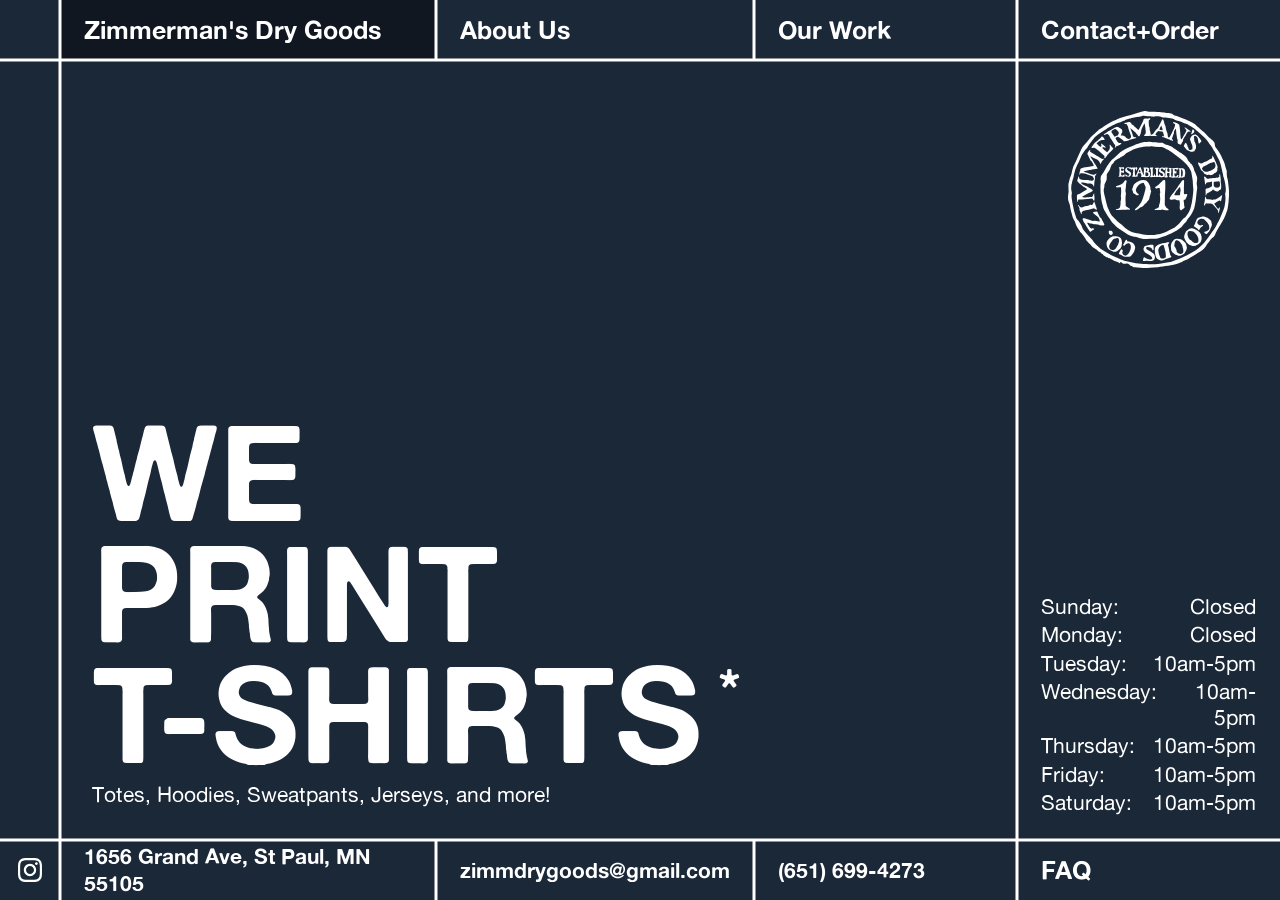
==== index.html @ 811ee0e9 "changes" ====
<!DOCTYPE html>
<html lang="en">

<head>
    <meta charset="UTF-8">
    <meta name="viewport" content="width=device-width, initial-scale=1.0">
    <title>Zimmerman's Dry Goods</title>
    <meta name="description"
        content="High-quality screen printing in the Twin Cities since 1984. Custom apparel, promotional items, and specialty printing.">
    <link rel="icon" href="zimms_circle.png" type="image/png" sizes="any">
    <link rel="apple-touch-icon" href="zimms_circle.png">
    <meta property="og:type" content="website">
    <meta property="og:title" content="Zimmerman's Dry Goods">
    <meta property="og:description"
        content="High-quality screen printing in the Twin Cities since 1984. Custom apparel, promotional items, and specialty printing.">
    <meta property="og:image" content="zimms_circle.png">
    <meta name="twitter:card" content="summary_large_image">
    <meta name="twitter:title" content="Zimmerman's Dry Goods">
    <meta name="twitter:description"
        content="High-quality screen printing in the Twin Cities since 1984. Custom apparel, promotional items, and specialty printing.">
    <meta name="twitter:image" content="zimms_circle.png">
    <link rel="stylesheet" href="styles.css">
</head>

<body>
    <div class="excel-grid">
        <svg class="grid-overlay" xmlns="http://www.w3.org/2000/svg">
            <defs>
                <style>
                    .grid-line {
                        stroke: var(--text);
                        stroke-width: 3;
                        vector-effect: non-scaling-stroke;
                    }
                </style>
            </defs>
        </svg>
        <!-- Row 1: Narrow header -->
        <div class="cell hamburger-cell">
            <button class="hamburger-btn" aria-label="Menu">
                <span></span>
                <span></span>
                <span></span>
            </button>
        </div>
        <div class="cell tab-cell" data-tab="home">
            <button class="tab-button brand-button active">Zimmerman's Dry Goods</button>
        </div>
        <div class="cell tab-cell" data-tab="history">
            <button class="tab-button">About Us</button>
        </div>
        <div class="cell tab-cell" data-tab="our-work">
            <button class="tab-button">Our Work</button>
        </div>
        <div class="cell tab-cell" data-tab="contact">
            <button class="tab-button">Contact+Order</button>
        </div>

        <!-- Row 2: Very big -->
        <div class="cell cell-small"></div>
        <div class="cell cell-merged-3 cell-content cell-no-left-border">
            <!-- Tab Content -->
            <div class="tab-content active" id="home">
                <div class="home-tagline">
                    <div class="home-tagline-headlines">
                        <span class="home-tagline-line">WE</span>
                        <span class="home-tagline-line">PRINT</span>
                        <span class="home-tagline-line home-tagline-line--with-asterisk">
                            <span class="home-tagline-word">T-SHIRTS</span>
                            <span class="home-tagline-asterisk" aria-hidden="true">*</span>
                        </span>
                    </div>
                    <p class="home-tagline-sub">Totes, Hoodies, Sweatpants, Jerseys, and more!</p>
                </div>
            </div>
            <div class="tab-content tab-content-history" id="history">
                <img src="polaroids.png" alt="Zimmerman's Dry Goods" class="about-us-polaroids" width="350" height="420"
                    loading="lazy">
                <div class="mission-text">
                    <p>Since 1984, Zimmerman's Dry Goods has provided high-quality screen printing in the Twin Cities.
                        We
                        pride ourselves in an ability to bring you a product that exceeds all your expectations.</p>

                    <p>At Zimmerman's, we are proud to carry on the tradition of quality that was started in 1914 by Ben
                        Zimmerman when he opened the first Zimmerman's Dry Goods in Minneapolis, selling everything from
                        clothing to coffins. Zimmerman's has been a family business for three generations and we have
                        always
                        matched our expertise with a friendly and helpful staff.</p>

                </div>
            </div>

            <div class="tab-content" id="contact">
                <div class="mission-text">
                    <p>Place an order or ask a question. We'll get back to you soon.</p>
                    <p><a href="mailto:zimmdrygoods@gmail.com">zimmdrygoods@gmail.com</a></p>
                    <p><a href="tel:+16516994273">651-699-4273</a></p>
                </div>
            </div>

            <div class="tab-content" id="our-work">
                <div class="mission-text">
                    <p>At Zimmerman's Dry Goods, we specialize in high-quality screen printing for a variety of
                        applications.</p>
                    <p>Our expertise includes custom apparel, promotional items, and specialty printing projects. We
                        work with businesses, organizations, and individuals throughout the Twin Cities area.</p>
                    <p>Every project is handled with care and attention to detail, ensuring that the final product
                        exceeds expectations.</p>
                    <p><a href="http://sportswearcollection.com/" target="_blank" rel="noopener noreferrer">View our
                            blank shirt styles</a></p>
                </div>
            </div>

            <div class="tab-content" id="faq">
                <div class="mission-text">
                    <p><strong>What is your turnaround time?</strong><br>
                        Turnaround time varies depending on the project size and complexity. Contact us for a specific
                        timeline for your order.</p>
                    <p><strong>Do you offer design services?</strong><br>
                        Yes, we can help create or refine your design for optimal printing results.</p>
                    <p><strong>What materials do you use?</strong><br>
                        We use high-quality materials and inks to ensure durability and vibrant colors in all our screen
                        printing projects.</p>
                    <p><strong>Do you offer bulk pricing?</strong><br>
                        Yes, we offer competitive pricing for bulk orders. Contact us for a quote.</p>
                </div>
            </div>

            <!-- Mobile menu: replaces tab content in this cell when open -->
            <div id="mobile-menu" class="mobile-menu">
                <button class="mobile-menu-item" data-tab="history">About Us</button>
                <button class="mobile-menu-item" data-tab="our-work">Our Work</button>
                <button class="mobile-menu-item" data-tab="contact">Contact+Order</button>
                <button class="mobile-menu-item" data-tab="faq">FAQ</button>
            </div>
        </div>
        <!-- Mobile footer: each row = left cell (icon) + right cell (text) -->
        <div class="cell mobile-footer-icon-cell mf-row-3" aria-hidden="true">
            <svg width="20" height="20" viewBox="0 0 24 24" fill="none" stroke="currentColor" stroke-width="2"
                stroke-linecap="round" stroke-linejoin="round">
                <circle cx="12" cy="12" r="10" />
                <polyline points="12 6 12 12 16 14" />
            </svg>
        </div>
        <div class="cell mobile-footer-text-cell mf-row-3">
            <div class="hours-text">
                <p class="hours-row"><span class="hours-day">Sun-Mon:</span> <span class="hours-value">Closed</span></p>
                <p class="hours-row"><span class="hours-day">Tues-Sat:</span> <span class="hours-value">10am-5pm</span></p>
            </div>
        </div>
        <div class="cell mobile-footer-icon-cell mf-row-4" aria-hidden="true">
            <svg width="20" height="20" viewBox="0 0 24 24" fill="none" stroke="currentColor" stroke-width="2"
                stroke-linecap="round" stroke-linejoin="round">
                <path d="M21 10c0 7-9 13-9 13s-9-6-9-13a9 9 0 0 1 18 0z" />
                <circle cx="12" cy="10" r="3" />
            </svg>
        </div>
        <div class="cell mobile-footer-text-cell mf-row-4">1656 Grand Ave, St Paul, MN 55105</div>
        <div class="cell mobile-footer-icon-cell mf-row-5" aria-hidden="true">
            <svg width="20" height="20" viewBox="0 0 24 24" fill="none" stroke="currentColor" stroke-width="2"
                stroke-linecap="round" stroke-linejoin="round">
                <path d="M4 4h16c1.1 0 2 .9 2 2v12c0 1.1-.9 2-2 2H4c-1.1 0-2-.9-2-2V6c0-1.1.9-2 2-2z" />
                <polyline points="22,6 12,13 2,6" />
            </svg>
        </div>
        <div class="cell mobile-footer-text-cell mf-row-5"><a
                href="mailto:zimmdrygoods@gmail.com">zimmdrygoods@gmail.com</a></div>
        <div class="cell mobile-footer-icon-cell mf-row-6" aria-hidden="true">
            <svg width="20" height="20" viewBox="0 0 24 24" fill="none" stroke="currentColor" stroke-width="2"
                stroke-linecap="round" stroke-linejoin="round">
                <path
                    d="M22 16.92v3a2 2 0 0 1-2.18 2 19.79 19.79 0 0 1-8.63-3.07 19.5 19.5 0 0 1-6-6 19.79 19.79 0 0 1-3.07-8.67A2 2 0 0 1 4.11 2h3a2 2 0 0 1 2 1.72 12.84 12.84 0 0 0 .7 2.81 2 2 0 0 1-.45 2.11L8.09 9.91a16 16 0 0 0 6 6l1.27-1.27a2 2 0 0 1 2.11-.45 12.84 12.84 0 0 0 2.81.7A2 2 0 0 1 22 16.92z" />
            </svg>
        </div>
        <div class="cell mobile-footer-text-cell mf-row-6"><a href="tel:+16516994273">651-699-4273</a></div>
        <div class="cell mobile-footer-icon-cell mf-row-7" aria-hidden="true">
            <svg width="20" height="20" viewBox="0 0 24 24" fill="none" stroke="currentColor" stroke-width="2"
                stroke-linecap="round" stroke-linejoin="round">
                <rect x="2" y="2" width="20" height="20" rx="5" ry="5" />
                <path d="M16 11.37A4 4 0 1 1 12.63 8 4 4 0 0 1 16 11.37z" />
                <line x1="17.5" y1="6.5" x2="17.51" y2="6.5" />
            </svg>
        </div>
        <div class="cell mobile-footer-text-cell mf-row-7"><a href="https://www.instagram.com/zimmprinting/"
                target="_blank" rel="noopener noreferrer">Instagram</a></div>
        <div class="cell cell-no-right-border cell-hours">
            <div class="hours-stack">
                <img class="hours-logo-mark" src="Zimmerman%20Logo%20W.svg" width="285" height="277"
                    alt="Zimmerman's Dry Goods" decoding="async">
                <div class="hours-text">
                    <p class="hours-row"><span class="hours-day">Sunday:</span> <span class="hours-value">Closed</span>
                    </p>
                    <p class="hours-row"><span class="hours-day">Monday:</span> <span class="hours-value">Closed</span>
                    </p>
                    <p class="hours-row"><span class="hours-day">Tuesday:</span> <span
                            class="hours-value">10am-5pm</span>
                    </p>
                    <p class="hours-row"><span class="hours-day">Wednesday:</span> <span
                            class="hours-value">10am-5pm</span>
                    </p>
                    <p class="hours-row"><span class="hours-day">Thursday:</span> <span
                            class="hours-value">10am-5pm</span>
                    </p>
                    <p class="hours-row"><span class="hours-day">Friday:</span> <span
                            class="hours-value">10am-5pm</span>
                    </p>
                    <p class="hours-row"><span class="hours-day">Saturday:</span> <span
                            class="hours-value">10am-5pm</span>
                    </p>
                </div>
            </div>
        </div>

        <!-- Row 3: Similar to row 1 -->
        <div class="cell cell-no-left-border">
            <a href="https://www.instagram.com/zimmprinting/" target="_blank" class="instagram-link-cell">
                <svg width="24" height="24" viewBox="0 0 24 24" fill="none" xmlns="http://www.w3.org/2000/svg">
                    <path
                        d="M12 2.163c3.204 0 3.584.012 4.85.07 3.252.148 4.771 1.691 4.919 4.919.058 1.265.069 1.645.069 4.849 0 3.205-.012 3.584-.069 4.849-.149 3.225-1.664 4.771-4.919 4.919-1.266.058-1.644.07-4.85.07-3.204 0-3.584-.012-4.849-.07-3.26-.149-4.771-1.699-4.919-4.92-.058-1.265-.07-1.644-.07-4.849 0-3.204.013-3.583.07-4.849.149-3.227 1.664-4.771 4.919-4.919 1.266-.057 1.645-.069 4.849-.069zm0-2.163c-3.259 0-3.667.014-4.947.072-4.358.2-6.78 2.618-6.98 6.98-.059 1.281-.073 1.689-.073 4.948 0 3.259.014 3.668.072 4.948.2 4.358 2.618 6.78 6.98 6.98 1.281.058 1.689.072 4.948.072 3.259 0 3.668-.014 4.948-.072 4.354-.2 6.782-2.618 6.979-6.98.059-1.28.073-1.689.073-4.948 0-3.259-.014-3.667-.072-4.947-.196-4.354-2.617-6.78-6.979-6.98-1.281-.059-1.69-.073-4.949-.073zm0 5.838c-3.403 0-6.162 2.759-6.162 6.162s2.759 6.163 6.162 6.163 6.162-2.759 6.162-6.163c0-3.403-2.759-6.162-6.162-6.162zm0 10.162c-2.209 0-4-1.79-4-4 0-2.209 1.791-4 4-4s4 1.791 4 4c0 2.21-1.791 4-4 4zm6.406-11.845c-.796 0-1.441.645-1.441 1.44s.645 1.44 1.441 1.44c.795 0 1.439-.645 1.439-1.44s-.644-1.44-1.439-1.44z"
                        fill="currentColor" />
                </svg>
            </a>
        </div>
        <div class="cell cell-no-left-border">
            <div class="address-text">1656 Grand Ave, St Paul, MN 55105</div>
        </div>
        <div class="cell">
            <div class="email-text">zimmdrygoods@gmail.com</div>
        </div>
        <div class="cell">
            <div class="phone-text">(651) 699-4273</div>
        </div>
        <div class="cell tab-cell cell-no-right-border" data-tab="faq">
            <button class="tab-button">FAQ</button>
        </div>
    </div>

    <script src="script.js"></script>
</body>

</html>
---- styles.css ----
:root {
  --page-bg: #141414;
  --text: #ffffff;
  --tab-hover-bg: rgba(255, 255, 255, 0.14);
  --tab-active-bg: rgba(0, 0, 0, 0.42);
  --border-subtle: rgba(255, 255, 255, 0.22);
  --mobile-menu-hover-bg: rgba(0, 0, 0, 0.22);
}

@font-face {
  font-family: "Alte Haas Grotesk";
  src: url("AlteHaasGroteskRegular.ttf") format("truetype");
  font-weight: normal;
  font-style: normal;
}

@font-face {
  font-family: "Alte Haas Grotesk";
  src: url("AlteHaasGroteskBold.ttf") format("truetype");
  font-weight: bold;
  font-style: normal;
}

* {
  margin: 0;
  padding: 0;
  box-sizing: border-box;
}

body {
  font-family: "Alte Haas Grotesk", Helvetica, Arial, sans-serif;
  background-color: var(--page-bg);
  color: var(--text);
  min-height: 100vh;
  position: relative;
  overflow-x: hidden;
  transition:
    background-color 0.35s ease,
    color 0.35s ease;
}

/* Mottled “heather” knit / tri-blend look — class `heather-bg` set randomly per load in script.js */
body.heather-bg::before {
  content: "";
  position: fixed;
  inset: 0;
  z-index: 0;
  pointer-events: none;
  opacity: 0.64;
  mix-blend-mode: soft-light;
  background-image:
    url("data:image/svg+xml,%3Csvg xmlns='http://www.w3.org/2000/svg' width='220' height='220'%3E%3Cfilter id='h'%3E%3CfeTurbulence type='fractalNoise' baseFrequency='0.92' numOctaves='4' stitchTiles='stitch'/%3E%3CfeColorMatrix type='saturate' values='0'/%3E%3C/filter%3E%3Crect width='100%25' height='100%25' filter='url(%23h)' fill='%23777'/%3E%3C/svg%3E"),
    url("data:image/svg+xml,%3Csvg xmlns='http://www.w3.org/2000/svg' width='180' height='180'%3E%3Cfilter id='i'%3E%3CfeTurbulence type='fractalNoise' baseFrequency='0.65' numOctaves='2' stitchTiles='stitch'/%3E%3CfeColorMatrix type='saturate' values='0'/%3E%3C/filter%3E%3Crect width='100%25' height='100%25' filter='url(%23i)' fill='%23666'/%3E%3C/svg%3E"),
    repeating-linear-gradient(
      108deg,
      rgba(255, 255, 255, 0.08) 0 0.5px,
      transparent 0.5px 5px
    ),
    repeating-linear-gradient(
      -18deg,
      rgba(0, 0, 0, 0.095) 0 0.5px,
      transparent 0.5px 7px
    );
  background-size:
    220px 220px,
    180px 180px,
    auto,
    auto;
}

.excel-grid {
  display: grid;
  grid-template-columns: 60px 1fr 0.7fr 0.7fr 0.7fr;
  grid-template-rows: 60px 1fr 60px;
  min-height: 100vh;
  position: relative;
  z-index: 1;
}

.grid-overlay {
  position: absolute;
  top: 0;
  left: 0;
  width: 100%;
  height: 100%;
  pointer-events: none;
  z-index: 10;
}

.cell {
  border: none;
  padding: 1.5rem;
  display: flex;
  align-items: center;
  justify-content: flex-start;
  background-color: transparent;
  position: relative;
  box-sizing: border-box;
  margin: 0;
  outline: none;
}

.cell-empty,
.cell-small {
  background-color: transparent;
}

.cell-merged-2 {
  grid-column: span 2;
}

.cell-merged-3 {
  grid-column: span 3;
}

.cell-content {
  flex-direction: column;
  align-items: stretch;
  justify-content: flex-start;
  padding: 2rem;
  min-height: 0;
  overflow: auto;
}

/* Let the visible tab use the full height of the main grid row */
.cell-content > .tab-content.active {
  flex: 1 1 auto;
  min-height: 0;
}

.brand-button {
  font-size: 1.5rem;
  font-weight: 700;
}

.mission-text {
  font-size: 1rem;
  font-weight: 300;
  line-height: 1.6;
  color: var(--text);
  width: 100%;
}

.mission-text p {
  margin-bottom: 1.5rem;
}

.mission-text p:last-child {
  margin-bottom: 0;
}

.mission-text a {
  color: var(--text);
  text-decoration: underline;
  transition: opacity 0.3s;
}

.mission-text a:hover {
  opacity: 0.8;
}

.tab-content-history {
  overflow: hidden;
}

/* About Us (desktop): image column uses full tab height; text scrolls if needed */
.tab-content.tab-content-history.active {
  display: flex;
  flex-direction: row;
  align-items: stretch;
  gap: 1.5rem;
}

.tab-content.tab-content-history.active .mission-text {
  flex: 1 1 auto;
  min-width: 0;
  min-height: 0;
  overflow-y: auto;
}

.about-us-polaroids {
  display: block;
  flex-shrink: 0;
  width: auto;
  max-width: 350px;
  height: 100%;
  max-height: none;
  object-fit: contain;
  object-position: left center;
  margin: 0;
  align-self: stretch;
}

.cell-hours {
  flex-direction: column;
  align-items: stretch;
  justify-content: flex-start;
  min-height: 0;
}

.cell-hours .hours-stack {
  flex: 1 1 auto;
  min-height: 0;
  justify-content: space-between;
}

.hours-stack {
  display: flex;
  flex-direction: column;
  align-items: stretch;
  width: 100%;
  gap: 0.85rem;
}

.hours-logo-mark {
  display: block;
  height: auto;
  flex-shrink: 0;
}

/* Desktop hours column: logo ~25% smaller, centered in column */
.cell-hours .hours-logo-mark {
  width: 75%;
  max-width: 75%;
  align-self: center;
  /* Top inset = side inset: (100% − 75%) / 2 of stack width; % margin-top uses containing block width */
  margin-top: 12.5%;
}

.hours-text {
  font-size: 1.3rem;
  font-weight: 300;
  line-height: 1.25;
  color: var(--text);
  text-align: left;
  width: 100%;
}

/* Each day: label flush left, hours/closed flush right */
.hours-text .hours-row {
  display: flex;
  flex-direction: row;
  justify-content: space-between;
  align-items: baseline;
  width: 100%;
  gap: 0.75rem;
  margin: 0 0 0.15rem;
}

.hours-text .hours-row:last-child {
  margin-bottom: 0;
}

.hours-day {
  flex: 0 0 auto;
}

.hours-value {
  text-align: right;
  flex: 0 1 auto;
  min-width: 0;
}

.address-text,
.email-text,
.phone-text {
  font-size: 1.3rem;
  font-weight: 700;
  color: var(--text);
  text-align: left;
}

.cell:has(.instagram-link-cell) {
  justify-content: center;
}

.instagram-link-cell {
  display: flex;
  align-items: center;
  gap: 0.5rem;
  color: var(--text);
  text-decoration: none;
  transition: opacity 0.3s;
}

.instagram-link-cell:hover {
  opacity: 0.8;
}

.instagram-link-cell svg {
  flex-shrink: 0;
}

.tab-cell {
  padding: 0;
  justify-content: flex-start;
}

.tab-button {
  display: flex;
  align-items: center;
  justify-content: flex-start;
  width: 100%;
  height: 100%;
  padding: 1rem 1.5rem;
  background-color: transparent;
  color: var(--text);
  border: none;
  font-size: 1.55rem;
  font-weight: 700;
  font-family: inherit;
  cursor: pointer;
  transition: background-color 0.3s;
  text-align: left;
  line-height: 1.2;
}

.tab-button:hover {
  background-color: var(--tab-hover-bg);
}

.tab-button.active {
  font-weight: 700;
  background-color: var(--tab-active-bg);
}

.tab-content {
  display: none;
  width: 100%;
}

.tab-content.active {
  display: block;
}

/* Home only: fill the content cell and sit on the bottom */
#home.tab-content.active {
  display: flex;
  flex-direction: column;
  justify-content: flex-end;
  align-items: stretch;
  min-height: 0;
  width: 100%;
}

.home-tagline {
  display: flex;
  flex-direction: column;
  font-size: clamp(3.5rem, 10.5vw, 9rem);
  font-weight: 600;
  color: var(--text);
  margin: 0;
  text-align: left;
}

.home-tagline-headlines {
  display: flex;
  flex-direction: column;
}

.home-tagline-sub {
  font-size: 1.3rem;
  font-weight: 300;
  line-height: 1.25;
  color: var(--text);
  margin: 0.5rem 0 0;
  max-width: 28em;
}

.home-tagline-sub-nb {
  white-space: nowrap;
}

.home-tagline-line {
  display: block;
  line-height: 0.9;
}

.home-tagline-line--with-asterisk {
  display: flex;
  flex-direction: row;
  flex-wrap: nowrap;
  align-items: flex-start;
  gap: 0.12em;
}

.home-tagline-asterisk {
  font-size: 0.42em;
  font-weight: 600;
  line-height: 1;
  margin: 0.12em 0 0;
  flex-shrink: 0;
}

.hamburger-btn {
  display: none;
}

.mobile-menu {
  display: none;
  flex-direction: column;
  padding: 1.5rem 0 0;
  width: 100%;
}

@media (max-width: 768px) {
  .excel-grid {
    grid-template-columns: 60px 1fr;
    grid-template-rows: 60px 1fr repeat(5, auto);
  }

  /* When mobile menu is open, show menu in content cell and hide tab content */
  .cell-content.mobile-menu-open .tab-content {
    display: none !important;
  }

  .mobile-menu.active {
    display: flex;
  }

  /* Hide desktop-only cells */
  .cell.tab-cell[data-tab="history"],
  .cell.tab-cell[data-tab="our-work"],
  .cell.tab-cell[data-tab="faq"],
  .cell.tab-cell[data-tab="contact"],
  .cell.cell-no-right-border:not(.hamburger-cell):not(.cell-content),
  .cell:has(.hours-text),
  .cell:has(.address-text),
  .cell:has(.email-text),
  .cell:has(.phone-text),
  .cell:has(.instagram-link-cell) {
    display: none;
  }

  /* Row 1: hamburger + brand – match page background, avoid border issues */
  .hamburger-cell,
  .cell.tab-cell[data-tab="home"] {
    background-color: inherit;
    min-height: 0;
    overflow: hidden;
  }

  .hamburger-cell {
    display: flex !important;
    align-items: center;
    justify-content: center;
    padding: 0;
    grid-column: 1;
    grid-row: 1;
  }

  .hamburger-btn {
    display: flex;
    flex-direction: column;
    justify-content: center;
    align-items: center;
    gap: 5px;
    background: none;
    border: none;
    cursor: pointer;
    padding: 10px;
    width: 100%;
    height: 100%;
    color: var(--text);
  }

  .hamburger-btn span {
    display: block;
    width: 24px;
    height: 2px;
    background-color: currentColor;
    transition: all 0.3s;
  }

  .hamburger-btn.active span:nth-child(1) {
    transform: rotate(45deg) translate(5px, 5px);
  }

  .hamburger-btn.active span:nth-child(2) {
    opacity: 0;
  }

  .hamburger-btn.active span:nth-child(3) {
    transform: rotate(-45deg) translate(5px, -5px);
  }

  /* Brand cell spans to fill row */
  .cell.tab-cell[data-tab="home"] {
    grid-column: 2;
    grid-row: 1;
  }

  /* Row 2: empty left + content */
  .cell-small {
    grid-column: 1;
    grid-row: 2;
  }

  .cell-merged-3 {
    grid-column: 2;
    grid-row: 2;
  }

  .cell-content.cell-merged-3 {
    min-height: 80vh;
    align-self: stretch;
  }

  /* Mobile footer: icon in left cell, text in right cell, one row each */
  .mobile-footer-icon-cell {
    display: flex !important;
    grid-column: 1;
    align-items: center;
    justify-content: center;
    padding: 0.5rem 0;
    background-color: inherit;
    color: var(--text);
  }

  .mobile-footer-icon-cell svg {
    width: 20px;
    height: 20px;
  }

  .mobile-footer-icon-cell.mf-row-3 {
    grid-row: 3;
  }
  .mobile-footer-icon-cell.mf-row-4 {
    grid-row: 4;
  }
  .mobile-footer-icon-cell.mf-row-5 {
    grid-row: 5;
  }
  .mobile-footer-icon-cell.mf-row-6 {
    grid-row: 6;
  }
  .mobile-footer-icon-cell.mf-row-7 {
    grid-row: 7;
  }

  .mobile-footer-text-cell {
    display: flex !important;
    grid-column: 2;
    align-items: center;
    padding: 0.5rem 1.5rem 0.5rem 1rem;
    background-color: inherit;
    color: var(--text);
    font-size: 0.95rem;
    line-height: 1.5;
  }

  .mobile-footer-text-cell .hours-text {
    font-size: inherit;
  }

  .mobile-footer-text-cell .hours-text .hours-row {
    justify-content: flex-start;
    gap: 0.35rem;
  }

  .mobile-footer-text-cell .hours-text .hours-value {
    text-align: left;
  }

  .home-tagline-sub {
    font-size: 0.95rem;
  }

  .mobile-footer-text-cell p {
    margin: 0;
  }

  .mobile-footer-text-cell p + p {
    margin-top: 0.15em;
  }

  .mobile-footer-text-cell a {
    color: var(--text);
    text-decoration: underline;
  }

  .mobile-footer-text-cell.mf-row-3 {
    grid-row: 3;
  }
  .mobile-footer-text-cell.mf-row-4 {
    grid-row: 4;
  }
  .mobile-footer-text-cell.mf-row-5 {
    grid-row: 5;
  }
  .mobile-footer-text-cell.mf-row-6 {
    grid-row: 6;
  }
  .mobile-footer-text-cell.mf-row-7 {
    grid-row: 7;
  }

  /* Match mobile footer text cells: 0.5rem 1.5rem 0.5rem 1rem */
  .cell-content {
    display: flex !important;
    padding: 0.5rem 1.5rem 0.5rem 1rem;
    flex-direction: column;
    align-items: stretch;
    justify-content: flex-start;
  }

  .mission-text {
    font-size: 1rem;
  }

  /* About Us on mobile: text at top, polaroids toward bottom; only when tab is active; no overflow */
  .tab-content.tab-content-history.active {
    display: flex;
    flex-direction: column;
    flex: 1 1 0;
    min-height: 0;
    overflow: hidden;
  }

  .tab-content.tab-content-history.active .mission-text {
    order: 1;
    flex-shrink: 0;
    min-height: 0;
    overflow-y: auto;
  }

  .about-us-polaroids {
    display: none;
  }

  .tab-button {
    padding: 0.75rem;
    font-size: 1.2rem;
  }

  .brand-button {
    font-size: 1.45rem;
  }

  /* Nav bar: always match page background; button doesn’t override */
  .cell.tab-cell[data-tab="home"] .tab-button,
  .cell.tab-cell[data-tab="home"] .tab-button.active {
    background-color: transparent;
  }
}

.mobile-menu-item {
  background-color: transparent;
  border: none;
  color: var(--text);
  font-size: 1.55rem;
  font-weight: 700;
  font-family: inherit;
  padding: 1.2rem 1rem;
  text-align: left;
  cursor: pointer;
  transition: background-color 0.3s;
  width: 100%;
}

.mobile-menu-item:hover,
.mobile-menu-item.active {
  background-color: var(--mobile-menu-hover-bg);
}

.mobile-menu-info {
  margin-top: 2rem;
  padding-top: 1rem;
  border-top: 1px solid var(--border-subtle);
  color: var(--text);
  font-size: 1rem;
  line-height: 2;
}

.mobile-menu-info a {
  color: var(--text);
  text-decoration: underline;
}

/* Mobile footer: hidden on desktop */
.mobile-footer-icon-cell,
.mobile-footer-text-cell {
  display: none;
}
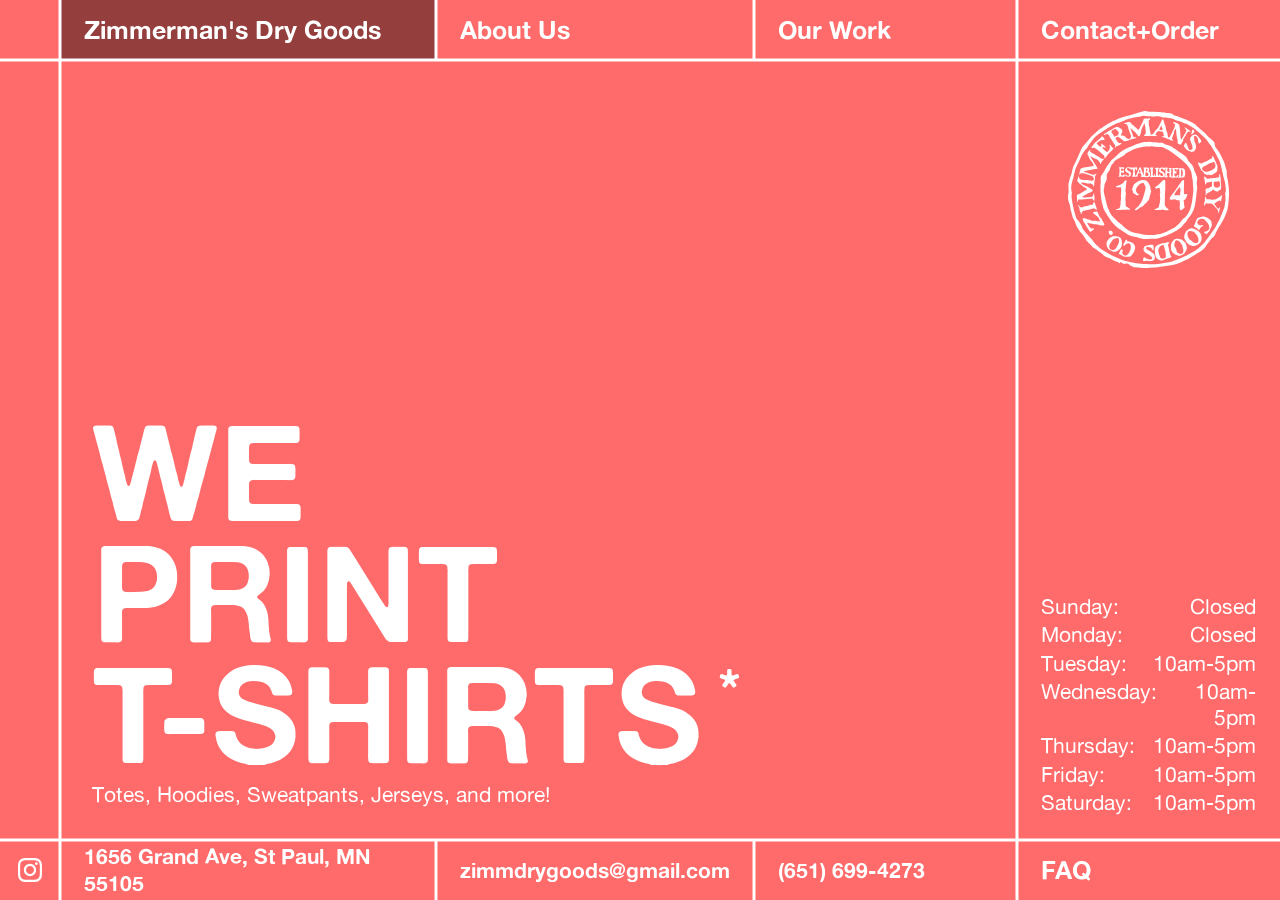
==== commit a49d6efd: "push" ====
--- a/index.html
+++ b/index.html
@@ -93,8 +93,11 @@
             <div class="tab-content" id="contact">
                 <div class="mission-text">
                     <p>Place an order or ask a question. We'll get back to you soon.</p>
+
                     <p><a href="mailto:zimmdrygoods@gmail.com">zimmdrygoods@gmail.com</a></p>
                     <p><a href="tel:+16516994273">651-699-4273</a></p>
+                    <p><a href="http://sportswearcollection.com/" target="_blank" rel="noopener noreferrer">View our
+                            blank styles</a></p>
                 </div>
             </div>
 
@@ -107,7 +110,7 @@
                     <p>Every project is handled with care and attention to detail, ensuring that the final product
                         exceeds expectations.</p>
                     <p><a href="http://sportswearcollection.com/" target="_blank" rel="noopener noreferrer">View our
-                            blank shirt styles</a></p>
+                            blank styles</a></p>
                 </div>
             </div>
 
@@ -145,7 +148,8 @@
         <div class="cell mobile-footer-text-cell mf-row-3">
             <div class="hours-text">
                 <p class="hours-row"><span class="hours-day">Sun-Mon:</span> <span class="hours-value">Closed</span></p>
-                <p class="hours-row"><span class="hours-day">Tues-Sat:</span> <span class="hours-value">10am-5pm</span></p>
+                <p class="hours-row"><span class="hours-day">Tues-Sat:</span> <span class="hours-value">10am-5pm</span>
+                </p>
             </div>
         </div>
         <div class="cell mobile-footer-icon-cell mf-row-4" aria-hidden="true">
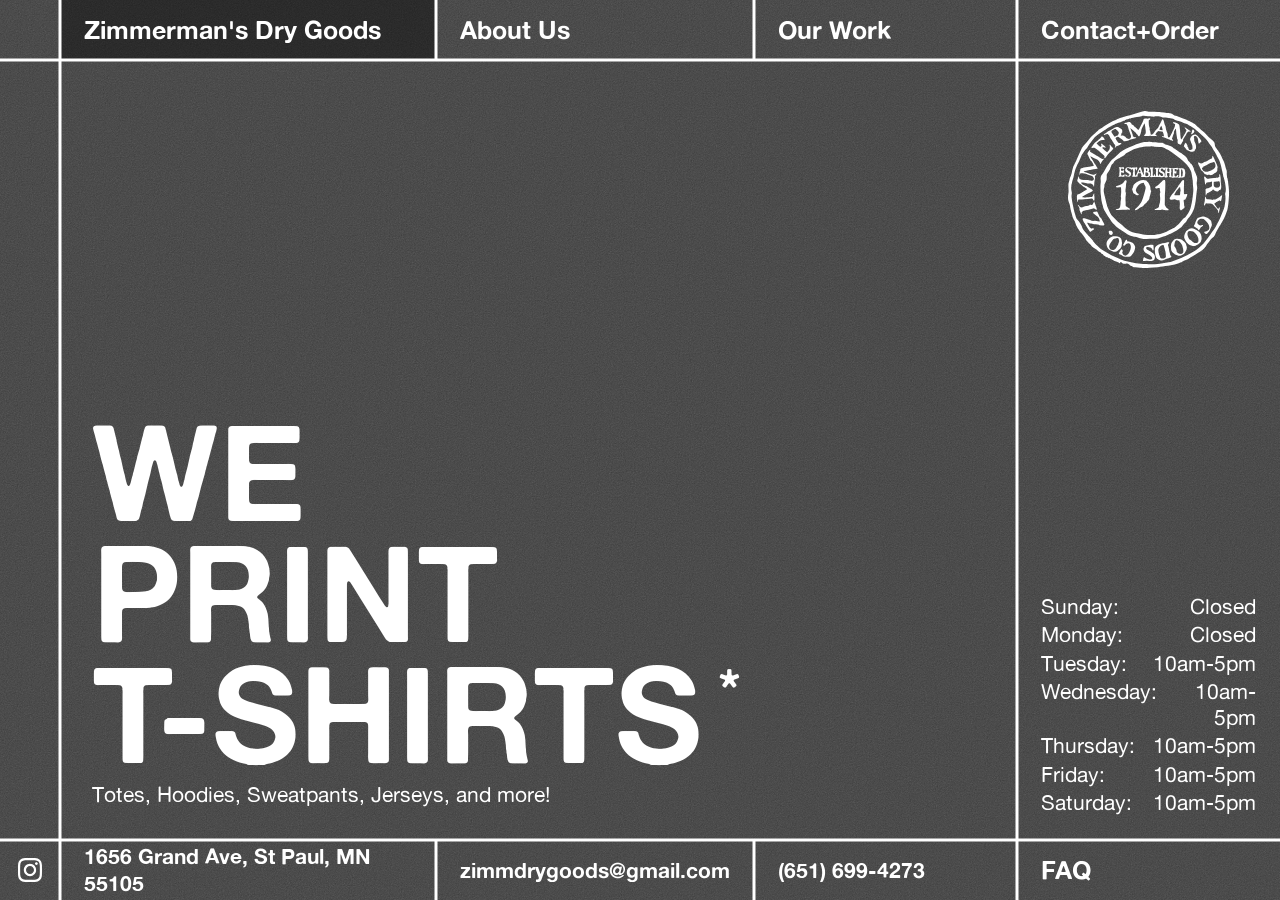
==== commit cc8144b3: "new site" ====
--- a/index.html
+++ b/index.html
@@ -96,7 +96,8 @@
 
                     <p><a href="mailto:zimmdrygoods@gmail.com">zimmdrygoods@gmail.com</a></p>
                     <p><a href="tel:+16516994273">651-699-4273</a></p>
-                    <p><a href="http://sportswearcollection.com/" target="_blank" rel="noopener noreferrer">View our
+                    <p><a href="https://www.sportswearcollection.com/?site=HFMLUMRITK" target="_blank"
+                            rel="noopener noreferrer">View our
                             blank styles</a></p>
                 </div>
             </div>
@@ -109,7 +110,8 @@
                         work with businesses, organizations, and individuals throughout the Twin Cities area.</p>
                     <p>Every project is handled with care and attention to detail, ensuring that the final product
                         exceeds expectations.</p>
-                    <p><a href="http://sportswearcollection.com/" target="_blank" rel="noopener noreferrer">View our
+                    <p><a href="https://www.sportswearcollection.com/?site=HFMLUMRITK" target="_blank"
+                            rel="noopener noreferrer">View our
                             blank styles</a></p>
                 </div>
             </div>
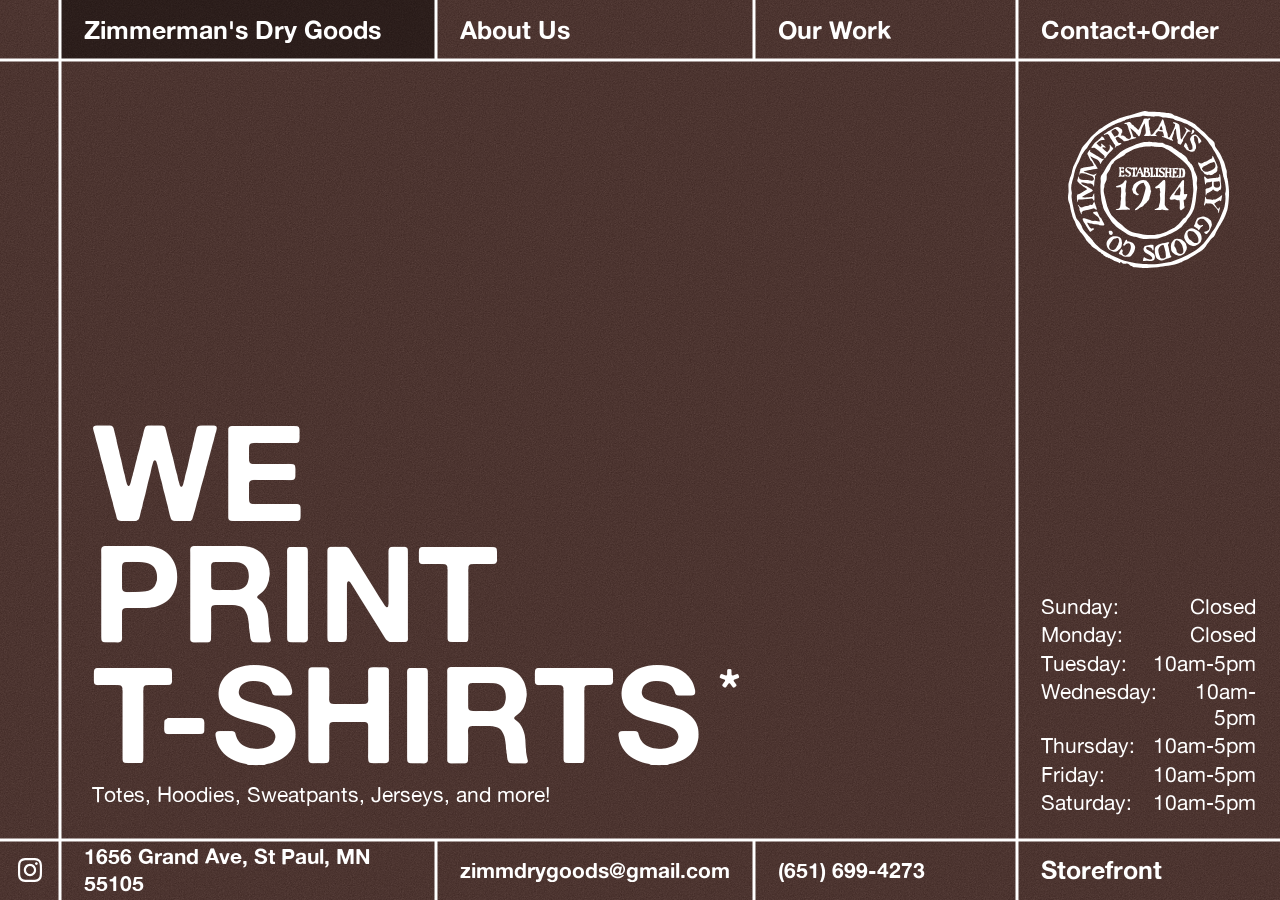
==== commit c5938278: "push" ====
--- a/index.html
+++ b/index.html
@@ -91,14 +91,44 @@
             </div>
 
             <div class="tab-content" id="contact">
-                <div class="mission-text">
-                    <p>Place an order or ask a question. We'll get back to you soon.</p>
-
-                    <p><a href="mailto:zimmdrygoods@gmail.com">zimmdrygoods@gmail.com</a></p>
-                    <p><a href="tel:+16516994273">651-699-4273</a></p>
-                    <p><a href="https://www.sportswearcollection.com/?site=HFMLUMRITK" target="_blank"
-                            rel="noopener noreferrer">View our
-                            blank styles</a></p>
+                <div class="mission-text contact-page">
+                    <div class="contact-header">
+                        <p class="contact-intro"><strong>Place an order or ask a question. We'll get back to you
+                                soon.</strong> <a href="https://www.sportswearcollection.com/?site=HFMLUMRITK"
+                                target="_blank" rel="noopener noreferrer">View our blank styles</a></p>
+                    </div>
+
+                    <p class="contact-direct">
+                        <strong>Email:</strong> <a href="mailto:zimmdrygoods@gmail.com">zimmdrygoods@gmail.com</a><br>
+                        <strong>Phone:</strong> <a href="tel:+16516994273">651-699-4273</a>
+                    </p>
+
+                    <form id="contact-form" class="contact-form" novalidate>
+                        <div class="contact-form-row">
+                            <div class="contact-form-field">
+                                <label for="contact-name">Name</label>
+                                <input type="text" id="contact-name" name="name" autocomplete="name" required>
+                            </div>
+                            <div class="contact-form-field">
+                                <label for="contact-email">Email</label>
+                                <input type="email" id="contact-email" name="email" autocomplete="email" required>
+                            </div>
+                        </div>
+                        <div class="contact-form-field">
+                            <label for="contact-phone">Phone <span
+                                    class="contact-form-optional">(optional)</span></label>
+                            <input type="tel" id="contact-phone" name="phone" autocomplete="tel">
+                        </div>
+
+                        <div class="contact-form-field">
+                            <label for="contact-message">Message</label>
+                            <textarea id="contact-message" name="message" rows="4" required
+                                placeholder="Tell us what you need — quantities, styles, deadlines, etc."></textarea>
+                        </div>
+                        <button type="submit" class="contact-form-submit">Send</button>
+                        <p class="contact-form-status" id="contact-form-status" role="status" aria-live="polite" hidden>
+                        </p>
+                    </form>
                 </div>
             </div>
 
@@ -110,24 +140,39 @@
                         work with businesses, organizations, and individuals throughout the Twin Cities area.</p>
                     <p>Every project is handled with care and attention to detail, ensuring that the final product
                         exceeds expectations.</p>
-                    <p><a href="https://www.sportswearcollection.com/?site=HFMLUMRITK" target="_blank"
-                            rel="noopener noreferrer">View our
-                            blank styles</a></p>
-                </div>
-            </div>
-
-            <div class="tab-content" id="faq">
-                <div class="mission-text">
+
                     <p><strong>What is your turnaround time?</strong><br>
-                        Turnaround time varies depending on the project size and complexity. Contact us for a specific
-                        timeline for your order.</p>
-                    <p><strong>Do you offer design services?</strong><br>
-                        Yes, we can help create or refine your design for optimal printing results.</p>
-                    <p><strong>What materials do you use?</strong><br>
-                        We use high-quality materials and inks to ensure durability and vibrant colors in all our screen
-                        printing projects.</p>
+                        Usually 2 weeks. Turnaround time varies depending on the project size and complexity. Contact us
+                        for a specific timeline for your order.</p>
+
                     <p><strong>Do you offer bulk pricing?</strong><br>
                         Yes, we offer competitive pricing for bulk orders. Contact us for a quote.</p>
+
+                    <p><strong>What blank styles do you offer?</strong><br>
+                        View our blank styles <a href="https://www.sportswearcollection.com/?site=HFMLUMRITK"
+                            target="_blank" rel="noopener noreferrer">here</a>. Please note that we may not be able to
+                        print on all styles.</p>
+                </div>
+            </div>
+
+            <div class="tab-content" id="storefront">
+                <div class="mission-text">
+                    <p>Visit our storefront at 1656 Grand Ave in St Paul.</p>
+
+                    <p><strong>Prints</strong><br>
+                        Screen-printed tees, sweatshirts, and more from our in-house designs.</p>
+
+                    <p><strong>Bloopers</strong><br>
+                        Look through the gaffe and test prints we've madeu. Unique and cheap finds!</p>
+
+                    <p><strong>Vintage</strong><br>
+                        Curated secondhand clothing and goods.</p>
+
+                    <p><strong>Military surplus</strong><br>
+                        Jackets, bags, gear, and other surplus.</p>
+
+                    <p><strong>Gifts</strong><br>
+                        Perfect for giving (or keeping).</p>
                 </div>
             </div>
 
@@ -136,7 +181,7 @@
                 <button class="mobile-menu-item" data-tab="history">About Us</button>
                 <button class="mobile-menu-item" data-tab="our-work">Our Work</button>
                 <button class="mobile-menu-item" data-tab="contact">Contact+Order</button>
-                <button class="mobile-menu-item" data-tab="faq">FAQ</button>
+                <button class="mobile-menu-item" data-tab="storefront">Storefront</button>
             </div>
         </div>
         <!-- Mobile footer: each row = left cell (icon) + right cell (text) -->
@@ -236,8 +281,8 @@
         <div class="cell">
             <div class="phone-text">(651) 699-4273</div>
         </div>
-        <div class="cell tab-cell cell-no-right-border" data-tab="faq">
-            <button class="tab-button">FAQ</button>
+        <div class="cell tab-cell cell-no-right-border" data-tab="storefront">
+            <button class="tab-button">Storefront</button>
         </div>
     </div>
 
--- a/styles.css
+++ b/styles.css
@@ -10,15 +10,20 @@
 @font-face {
   font-family: "Alte Haas Grotesk";
   src: url("AlteHaasGroteskRegular.ttf") format("truetype");
-  font-weight: normal;
+  font-weight: 100 500;
   font-style: normal;
 }
 
 @font-face {
   font-family: "Alte Haas Grotesk";
   src: url("AlteHaasGroteskBold.ttf") format("truetype");
-  font-weight: bold;
+  font-weight: 600 900;
   font-style: normal;
+}
+
+strong,
+b {
+  font-weight: 700;
 }
 
 * {
@@ -159,6 +164,147 @@
   opacity: 0.8;
 }
 
+.contact-header {
+  display: flex;
+  flex-wrap: wrap;
+  justify-content: space-between;
+  align-items: baseline;
+  gap: 0.5rem 1.5rem;
+  margin-bottom: 1.5rem;
+}
+
+.contact-intro,
+.contact-blank-styles {
+  margin-bottom: 0;
+}
+
+.contact-blank-styles {
+  flex-shrink: 0;
+}
+
+.contact-form {
+  display: flex;
+  flex-direction: column;
+  gap: 1rem;
+  width: 100%;
+  max-width: 38rem;
+  margin-bottom: 0;
+  padding: 1.25rem 1.5rem;
+  background-color: var(--tab-active-bg);
+  box-sizing: border-box;
+}
+
+.contact-form-row {
+  display: grid;
+  grid-template-columns: 1fr 1fr;
+  gap: 1rem;
+}
+
+.contact-form-field {
+  display: flex;
+  flex-direction: column;
+  gap: 0.35rem;
+}
+
+.contact-form-field label {
+  font-weight: 700;
+  font-size: 0.95rem;
+}
+
+.contact-form-optional {
+  font-weight: 300;
+}
+
+.contact-form-field input,
+.contact-form-field select,
+.contact-form-field textarea {
+  font-family: inherit;
+  font-size: 1rem;
+  font-weight: 300;
+  color: var(--text);
+  background-color: transparent;
+  border: none;
+  border-bottom: 2px solid var(--border-subtle);
+  padding: 0.4rem 0;
+  width: 100%;
+  transition: border-color 0.2s;
+}
+
+.contact-form-field input:focus,
+.contact-form-field select:focus,
+.contact-form-field textarea:focus {
+  outline: none;
+  border-bottom-color: var(--text);
+}
+
+.contact-form-field select {
+  cursor: pointer;
+  appearance: none;
+  background-image:
+    linear-gradient(45deg, transparent 50%, var(--text) 50%),
+    linear-gradient(135deg, var(--text) 50%, transparent 50%);
+  background-position:
+    calc(100% - 14px) calc(50% + 2px),
+    calc(100% - 9px) calc(50% + 2px);
+  background-size:
+    5px 5px,
+    5px 5px;
+  background-repeat: no-repeat;
+  padding-right: 1.5rem;
+}
+
+.contact-form-field textarea {
+  resize: none;
+  height: 5.5rem;
+  min-height: 5.5rem;
+  max-height: 5.5rem;
+  overflow-y: auto;
+  line-height: 1.4;
+}
+
+.contact-form-submit {
+  align-self: flex-start;
+  font-family: inherit;
+  font-size: 1rem;
+  font-weight: 700;
+  color: var(--text);
+  background-color: transparent;
+  border: 2px solid var(--border-subtle);
+  padding: 0.65rem 1.5rem;
+  cursor: pointer;
+  transition:
+    opacity 0.2s,
+    background-color 0.2s;
+}
+
+.contact-form-submit:hover:not(:disabled) {
+  background-color: var(--tab-hover-bg);
+  opacity: 1;
+}
+
+.contact-form-submit:disabled {
+  opacity: 0.6;
+  cursor: not-allowed;
+}
+
+.contact-form-status {
+  margin: 0;
+  font-weight: 700;
+}
+
+.contact-form-status.is-success {
+  color: var(--text);
+}
+
+.contact-form-status.is-error {
+  color: var(--text);
+  text-decoration: underline;
+}
+
+.contact-direct {
+  margin-bottom: 1.5rem;
+}
+
 .tab-content-history {
   overflow: hidden;
 }
@@ -421,7 +567,7 @@
   /* Hide desktop-only cells */
   .cell.tab-cell[data-tab="history"],
   .cell.tab-cell[data-tab="our-work"],
-  .cell.tab-cell[data-tab="faq"],
+  .cell.tab-cell[data-tab="storefront"],
   .cell.tab-cell[data-tab="contact"],
   .cell.cell-no-right-border:not(.hamburger-cell):not(.cell-content),
   .cell:has(.hours-text),
@@ -608,6 +754,14 @@
     font-size: 1rem;
   }
 
+  .contact-form {
+    max-width: none;
+  }
+
+  .contact-form-row {
+    grid-template-columns: 1fr;
+  }
+
   /* About Us on mobile: text at top, polaroids toward bottom; only when tab is active; no overflow */
   .tab-content.tab-content-history.active {
     display: flex;
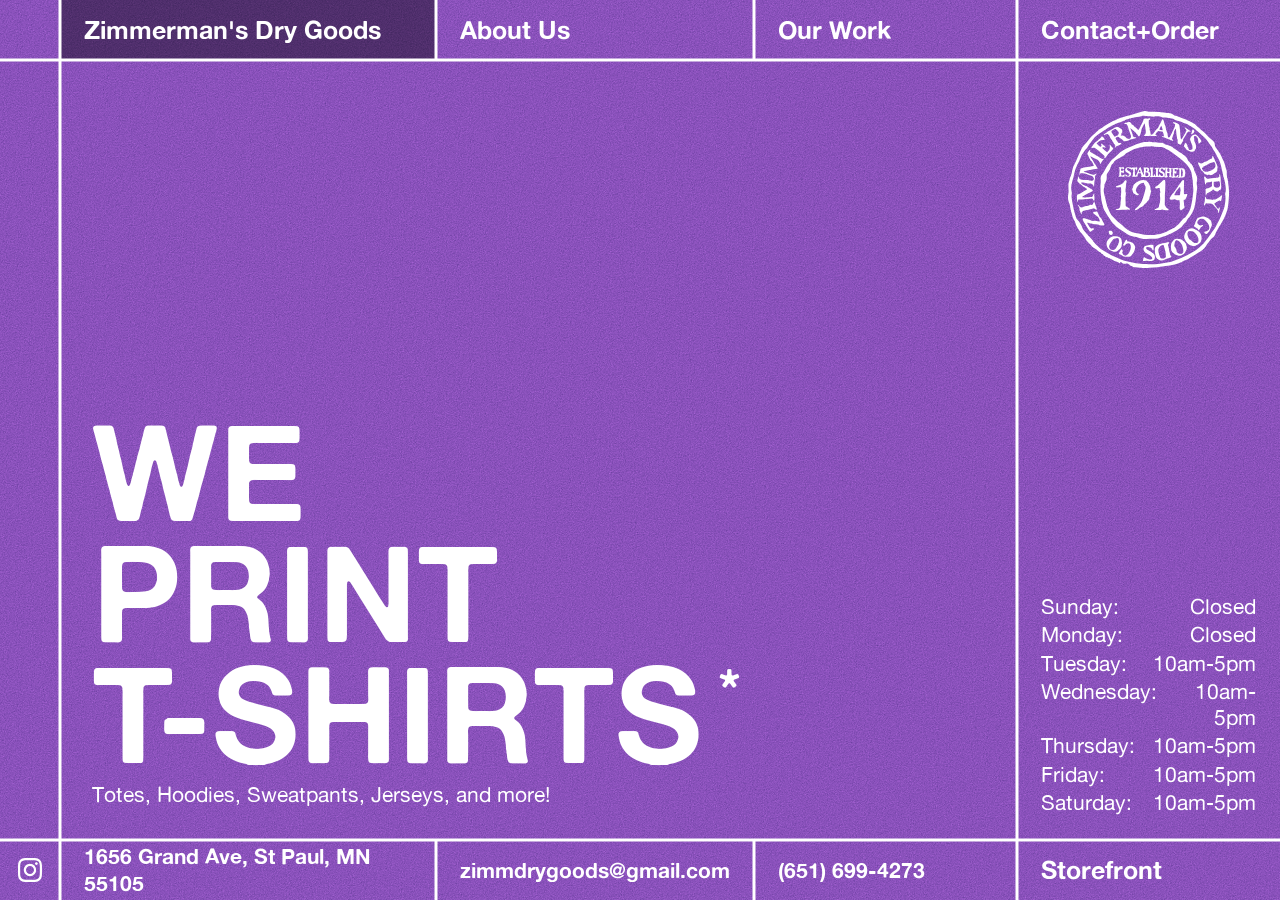
==== commit ad94fdb0: "updates" ====
--- a/index.html
+++ b/index.html
@@ -56,6 +56,12 @@
             <button class="tab-button">Contact+Order</button>
         </div>
 
+        <!-- Mobile: current page label above content -->
+        <div class="cell cell-small mobile-only mobile-page-spacer" aria-hidden="true"></div>
+        <div class="cell mobile-only mobile-current-page" id="mobile-current-page">
+            <span id="mobile-current-page-label">Menu</span>
+        </div>
+
         <!-- Row 2: Very big -->
         <div class="cell cell-small"></div>
         <div class="cell cell-merged-3 cell-content cell-no-left-border">
@@ -97,11 +103,6 @@
                                 soon.</strong> <a href="https://www.sportswearcollection.com/?site=HFMLUMRITK"
                                 target="_blank" rel="noopener noreferrer">View our blank styles</a></p>
                     </div>
-
-                    <p class="contact-direct">
-                        <strong>Email:</strong> <a href="mailto:zimmdrygoods@gmail.com">zimmdrygoods@gmail.com</a><br>
-                        <strong>Phone:</strong> <a href="tel:+16516994273">651-699-4273</a>
-                    </p>
 
                     <form id="contact-form" class="contact-form" novalidate>
                         <div class="contact-form-row">
@@ -129,6 +130,10 @@
                         <p class="contact-form-status" id="contact-form-status" role="status" aria-live="polite" hidden>
                         </p>
                     </form>
+                    <p class="contact-direct">
+                        <strong>Email:</strong> <a href="mailto:zimmdrygoods@gmail.com">zimmdrygoods@gmail.com</a><br>
+                        <strong>Phone:</strong> <a href="tel:+16516994273">651-699-4273</a>
+                    </p>
                 </div>
             </div>
 
@@ -175,56 +180,55 @@
                         Perfect for giving (or keeping).</p>
                 </div>
             </div>
-
-            <!-- Mobile menu: replaces tab content in this cell when open -->
-            <div id="mobile-menu" class="mobile-menu">
-                <button class="mobile-menu-item" data-tab="history">About Us</button>
-                <button class="mobile-menu-item" data-tab="our-work">Our Work</button>
-                <button class="mobile-menu-item" data-tab="contact">Contact+Order</button>
-                <button class="mobile-menu-item" data-tab="storefront">Storefront</button>
-            </div>
-        </div>
+            <nav class="mobile-menu" id="mobile-menu" aria-label="Site navigation">
+                <button type="button" class="mobile-menu-item" data-tab="history">About Us</button>
+                <button type="button" class="mobile-menu-item" data-tab="our-work">Our Work</button>
+                <button type="button" class="mobile-menu-item" data-tab="contact">Contact+Order</button>
+                <button type="button" class="mobile-menu-item" data-tab="storefront">Storefront</button>
+            </nav>
+        </div>
+
         <!-- Mobile footer: each row = left cell (icon) + right cell (text) -->
-        <div class="cell mobile-footer-icon-cell mf-row-3" aria-hidden="true">
+        <div class="cell mobile-footer-icon-cell" aria-hidden="true">
             <svg width="20" height="20" viewBox="0 0 24 24" fill="none" stroke="currentColor" stroke-width="2"
                 stroke-linecap="round" stroke-linejoin="round">
                 <circle cx="12" cy="12" r="10" />
                 <polyline points="12 6 12 12 16 14" />
             </svg>
         </div>
-        <div class="cell mobile-footer-text-cell mf-row-3">
+        <div class="cell mobile-footer-text-cell cell-no-right-border">
             <div class="hours-text">
                 <p class="hours-row"><span class="hours-day">Sun-Mon:</span> <span class="hours-value">Closed</span></p>
                 <p class="hours-row"><span class="hours-day">Tues-Sat:</span> <span class="hours-value">10am-5pm</span>
                 </p>
             </div>
         </div>
-        <div class="cell mobile-footer-icon-cell mf-row-4" aria-hidden="true">
+        <div class="cell mobile-footer-icon-cell" aria-hidden="true">
             <svg width="20" height="20" viewBox="0 0 24 24" fill="none" stroke="currentColor" stroke-width="2"
                 stroke-linecap="round" stroke-linejoin="round">
                 <path d="M21 10c0 7-9 13-9 13s-9-6-9-13a9 9 0 0 1 18 0z" />
                 <circle cx="12" cy="10" r="3" />
             </svg>
         </div>
-        <div class="cell mobile-footer-text-cell mf-row-4">1656 Grand Ave, St Paul, MN 55105</div>
-        <div class="cell mobile-footer-icon-cell mf-row-5" aria-hidden="true">
+        <div class="cell mobile-footer-text-cell cell-no-right-border">1656 Grand Ave, St Paul, MN 55105</div>
+        <div class="cell mobile-footer-icon-cell" aria-hidden="true">
             <svg width="20" height="20" viewBox="0 0 24 24" fill="none" stroke="currentColor" stroke-width="2"
                 stroke-linecap="round" stroke-linejoin="round">
                 <path d="M4 4h16c1.1 0 2 .9 2 2v12c0 1.1-.9 2-2 2H4c-1.1 0-2-.9-2-2V6c0-1.1.9-2 2-2z" />
                 <polyline points="22,6 12,13 2,6" />
             </svg>
         </div>
-        <div class="cell mobile-footer-text-cell mf-row-5"><a
+        <div class="cell mobile-footer-text-cell cell-no-right-border"><a
                 href="mailto:zimmdrygoods@gmail.com">zimmdrygoods@gmail.com</a></div>
-        <div class="cell mobile-footer-icon-cell mf-row-6" aria-hidden="true">
+        <div class="cell mobile-footer-icon-cell" aria-hidden="true">
             <svg width="20" height="20" viewBox="0 0 24 24" fill="none" stroke="currentColor" stroke-width="2"
                 stroke-linecap="round" stroke-linejoin="round">
                 <path
                     d="M22 16.92v3a2 2 0 0 1-2.18 2 19.79 19.79 0 0 1-8.63-3.07 19.5 19.5 0 0 1-6-6 19.79 19.79 0 0 1-3.07-8.67A2 2 0 0 1 4.11 2h3a2 2 0 0 1 2 1.72 12.84 12.84 0 0 0 .7 2.81 2 2 0 0 1-.45 2.11L8.09 9.91a16 16 0 0 0 6 6l1.27-1.27a2 2 0 0 1 2.11-.45 12.84 12.84 0 0 0 2.81.7A2 2 0 0 1 22 16.92z" />
             </svg>
         </div>
-        <div class="cell mobile-footer-text-cell mf-row-6"><a href="tel:+16516994273">651-699-4273</a></div>
-        <div class="cell mobile-footer-icon-cell mf-row-7" aria-hidden="true">
+        <div class="cell mobile-footer-text-cell cell-no-right-border"><a href="tel:+16516994273">651-699-4273</a></div>
+        <div class="cell mobile-footer-icon-cell" aria-hidden="true">
             <svg width="20" height="20" viewBox="0 0 24 24" fill="none" stroke="currentColor" stroke-width="2"
                 stroke-linecap="round" stroke-linejoin="round">
                 <rect x="2" y="2" width="20" height="20" rx="5" ry="5" />
@@ -232,7 +236,7 @@
                 <line x1="17.5" y1="6.5" x2="17.51" y2="6.5" />
             </svg>
         </div>
-        <div class="cell mobile-footer-text-cell mf-row-7"><a href="https://www.instagram.com/zimmprinting/"
+        <div class="cell mobile-footer-text-cell cell-no-right-border"><a href="https://www.instagram.com/zimmprinting/"
                 target="_blank" rel="noopener noreferrer">Instagram</a></div>
         <div class="cell cell-no-right-border cell-hours">
             <div class="hours-stack">
--- a/styles.css
+++ b/styles.css
@@ -44,27 +44,27 @@
     color 0.35s ease;
 }
 
-/* Mottled “heather” knit / tri-blend look — class `heather-bg` set randomly per load in script.js */
-body.heather-bg::before {
+/* Mottled tri-blend / heather knit — `fabric-heather` set randomly per load in script.js */
+body.fabric-heather::before {
   content: "";
   position: fixed;
   inset: 0;
   z-index: 0;
   pointer-events: none;
-  opacity: 0.64;
-  mix-blend-mode: soft-light;
+  opacity: 0.82;
+  mix-blend-mode: overlay;
   background-image:
-    url("data:image/svg+xml,%3Csvg xmlns='http://www.w3.org/2000/svg' width='220' height='220'%3E%3Cfilter id='h'%3E%3CfeTurbulence type='fractalNoise' baseFrequency='0.92' numOctaves='4' stitchTiles='stitch'/%3E%3CfeColorMatrix type='saturate' values='0'/%3E%3C/filter%3E%3Crect width='100%25' height='100%25' filter='url(%23h)' fill='%23777'/%3E%3C/svg%3E"),
-    url("data:image/svg+xml,%3Csvg xmlns='http://www.w3.org/2000/svg' width='180' height='180'%3E%3Cfilter id='i'%3E%3CfeTurbulence type='fractalNoise' baseFrequency='0.65' numOctaves='2' stitchTiles='stitch'/%3E%3CfeColorMatrix type='saturate' values='0'/%3E%3C/filter%3E%3Crect width='100%25' height='100%25' filter='url(%23i)' fill='%23666'/%3E%3C/svg%3E"),
+    url("data:image/svg+xml,%3Csvg xmlns='http://www.w3.org/2000/svg' width='220' height='220'%3E%3Cfilter id='h'%3E%3CfeTurbulence type='fractalNoise' baseFrequency='0.92' numOctaves='4' stitchTiles='stitch'/%3E%3CfeColorMatrix type='saturate' values='0'/%3E%3C/filter%3E%3Crect width='100%25' height='100%25' filter='url(%23h)' fill='%23555'/%3E%3C/svg%3E"),
+    url("data:image/svg+xml,%3Csvg xmlns='http://www.w3.org/2000/svg' width='180' height='180'%3E%3Cfilter id='i'%3E%3CfeTurbulence type='fractalNoise' baseFrequency='0.65' numOctaves='3' stitchTiles='stitch'/%3E%3CfeColorMatrix type='saturate' values='0'/%3E%3C/filter%3E%3Crect width='100%25' height='100%25' filter='url(%23i)' fill='%23444'/%3E%3C/svg%3E"),
     repeating-linear-gradient(
       108deg,
-      rgba(255, 255, 255, 0.08) 0 0.5px,
-      transparent 0.5px 5px
+      rgba(255, 255, 255, 0.14) 0 0.5px,
+      transparent 0.5px 4px
     ),
     repeating-linear-gradient(
       -18deg,
-      rgba(0, 0, 0, 0.095) 0 0.5px,
-      transparent 0.5px 7px
+      rgba(0, 0, 0, 0.16) 0 0.5px,
+      transparent 0.5px 6px
     );
   background-size:
     220px 220px,
@@ -190,8 +190,16 @@
   max-width: 38rem;
   margin-bottom: 0;
   padding: 1.25rem 1.5rem;
-  background-color: var(--tab-active-bg);
+  background-color: transparent;
   box-sizing: border-box;
+}
+
+.contact-page .contact-form {
+  max-width: none;
+  width: calc(100% + 4rem);
+  margin: 0.5rem -2rem 0 -2rem;
+  padding: 1rem 2rem;
+  border-top: 3px solid var(--text);
 }
 
 .contact-form-row {
@@ -302,7 +310,7 @@
 }
 
 .contact-direct {
-  margin-bottom: 1.5rem;
+  margin: 1rem 0 0;
 }
 
 .tab-content-history {
@@ -542,26 +550,39 @@
   display: none;
 }
 
+/* Mobile-only grid cells: hidden on desktop */
+.mobile-only,
+.mobile-footer-icon-cell,
+.mobile-footer-text-cell {
+  display: none;
+}
+
 .mobile-menu {
   display: none;
-  flex-direction: column;
-  padding: 1.5rem 0 0;
-  width: 100%;
 }
 
 @media (max-width: 768px) {
+  /* CSS borders instead of SVG overlay — avoids scroll/redraw glitches */
+  .grid-overlay {
+    display: none;
+  }
+
   .excel-grid {
     grid-template-columns: 60px 1fr;
-    grid-template-rows: 60px 1fr repeat(5, auto);
-  }
-
-  /* When mobile menu is open, show menu in content cell and hide tab content */
-  .cell-content.mobile-menu-open .tab-content {
-    display: none !important;
-  }
-
-  .mobile-menu.active {
-    display: flex;
+    grid-template-rows: 60px 60px;
+    grid-auto-rows: auto;
+    min-height: 100vh;
+    border-top: 3px solid var(--text);
+    border-left: 3px solid var(--text);
+  }
+
+  .excel-grid > .cell {
+    border-right: 3px solid var(--text);
+    border-bottom: 3px solid var(--text);
+  }
+
+  .excel-grid > .cell.cell-no-right-border {
+    border-right: none;
   }
 
   /* Hide desktop-only cells */
@@ -569,8 +590,10 @@
   .cell.tab-cell[data-tab="our-work"],
   .cell.tab-cell[data-tab="storefront"],
   .cell.tab-cell[data-tab="contact"],
-  .cell.cell-no-right-border:not(.hamburger-cell):not(.cell-content),
-  .cell:has(.hours-text),
+  .cell.cell-no-right-border:not(.hamburger-cell):not(.cell-content):not(
+      .mobile-footer-text-cell
+    ):not(.mobile-current-page),
+  .cell:has(.hours-stack),
   .cell:has(.address-text),
   .cell:has(.email-text),
   .cell:has(.phone-text),
@@ -578,21 +601,45 @@
     display: none;
   }
 
-  /* Row 1: hamburger + brand – match page background, avoid border issues */
+  /* Show mobile-only cells */
+  .mobile-only,
+  .mobile-footer-icon-cell,
+  .mobile-footer-text-cell {
+    display: flex;
+  }
+
+  /* Menu open: keep header row, show nav in content row */
+  .excel-grid.menu-open .cell-content .mobile-menu {
+    display: flex;
+  }
+
+  .excel-grid.menu-open .cell-content .tab-content,
+  .excel-grid.menu-open .mobile-footer-icon-cell,
+  .excel-grid.menu-open .mobile-footer-text-cell {
+    display: none !important;
+  }
+
+  .excel-grid.menu-open .cell-small:not(.mobile-only) {
+    display: flex;
+  }
+
+  /* Row 1: hamburger + brand */
   .hamburger-cell,
   .cell.tab-cell[data-tab="home"] {
     background-color: inherit;
-    min-height: 0;
+    min-height: 60px;
     overflow: hidden;
   }
 
   .hamburger-cell {
-    display: flex !important;
     align-items: center;
     justify-content: center;
+    align-self: start;
     padding: 0;
     grid-column: 1;
-    grid-row: 1;
+    grid-row: 2;
+    min-height: 60px;
+    height: 60px;
   }
 
   .hamburger-btn {
@@ -630,36 +677,127 @@
     transform: rotate(-45deg) translate(5px, -5px);
   }
 
-  /* Brand cell spans to fill row */
+  .mobile-page-spacer {
+    display: flex;
+    grid-column: 1;
+    grid-row: 1;
+    min-height: 60px;
+    padding: 0;
+  }
+
+  .mobile-current-page {
+    grid-column: 2;
+    grid-row: 2;
+    display: flex;
+    align-items: center;
+    height: 60px;
+    max-height: 60px;
+    padding: 0 !important;
+    min-height: 60px;
+    overflow: hidden;
+  }
+
+  #mobile-current-page-label {
+    display: flex;
+    align-items: center;
+    width: 100%;
+    min-height: 60px;
+    height: 60px;
+    padding: 0 1.5rem 0 1rem;
+    margin: 0;
+    font-size: 1.2rem;
+    font-weight: 700;
+    background-color: var(--tab-active-bg);
+    box-sizing: border-box;
+  }
+
+  .excel-grid.menu-open .mobile-current-page {
+    padding: 0 !important;
+  }
+
+  .cell-content .mobile-menu {
+    display: none;
+    flex-direction: column;
+    width: 100%;
+  }
+
+  /* Content row */
+  .cell-small:not(.mobile-only) {
+    grid-column: 1;
+    padding: 0;
+    min-height: 0;
+  }
+
+  .cell-merged-3 {
+    grid-column: 2;
+  }
+
+  .cell-content.cell-merged-3 {
+    min-height: 60vh;
+    padding: 0.5rem 1.5rem 0.5rem 1rem;
+    flex-direction: column;
+    align-items: stretch;
+    justify-content: flex-start;
+    overflow: visible;
+  }
+
+  .excel-grid.menu-open .cell-content.cell-merged-3 {
+    padding: 0;
+  }
+
+  .mobile-menu-item {
+    display: flex;
+    align-items: center;
+    width: 100%;
+    min-height: 60px;
+    padding: 0.75rem 1.5rem 0.75rem 1rem;
+    background-color: transparent;
+    border: none;
+    border-top: 3px solid var(--text);
+    color: var(--text);
+    font-size: 1.2rem;
+    font-weight: 700;
+    font-family: inherit;
+    text-align: left;
+    cursor: pointer;
+    transition: background-color 0.3s;
+    box-sizing: border-box;
+  }
+
+  .mobile-menu-item:first-child {
+    border-top: none;
+  }
+
+  .mobile-menu-item:last-child {
+    border-bottom: 3px solid var(--text);
+  }
+
+  .mobile-menu-item:hover {
+    background-color: var(--tab-hover-bg);
+  }
+
   .cell.tab-cell[data-tab="home"] {
     grid-column: 2;
     grid-row: 1;
   }
 
-  /* Row 2: empty left + content */
-  .cell-small {
-    grid-column: 1;
-    grid-row: 2;
-  }
-
-  .cell-merged-3 {
-    grid-column: 2;
-    grid-row: 2;
-  }
-
-  .cell-content.cell-merged-3 {
-    min-height: 80vh;
-    align-self: stretch;
-  }
-
-  /* Mobile footer: icon in left cell, text in right cell, one row each */
+  .cell-content > .tab-content.active {
+    flex: none;
+    min-height: auto;
+  }
+
+  #home.tab-content.active {
+    flex: 1 1 auto;
+    min-height: 50vh;
+  }
+
+  /* Mobile footer */
   .mobile-footer-icon-cell {
-    display: flex !important;
     grid-column: 1;
     align-items: center;
     justify-content: center;
     padding: 0.5rem 0;
-    background-color: inherit;
+    min-height: 60px;
     color: var(--text);
   }
 
@@ -668,28 +806,11 @@
     height: 20px;
   }
 
-  .mobile-footer-icon-cell.mf-row-3 {
-    grid-row: 3;
-  }
-  .mobile-footer-icon-cell.mf-row-4 {
-    grid-row: 4;
-  }
-  .mobile-footer-icon-cell.mf-row-5 {
-    grid-row: 5;
-  }
-  .mobile-footer-icon-cell.mf-row-6 {
-    grid-row: 6;
-  }
-  .mobile-footer-icon-cell.mf-row-7 {
-    grid-row: 7;
-  }
-
   .mobile-footer-text-cell {
-    display: flex !important;
     grid-column: 2;
     align-items: center;
     padding: 0.5rem 1.5rem 0.5rem 1rem;
-    background-color: inherit;
+    min-height: 60px;
     color: var(--text);
     font-size: 0.95rem;
     line-height: 1.5;
@@ -725,59 +846,25 @@
     text-decoration: underline;
   }
 
-  .mobile-footer-text-cell.mf-row-3 {
-    grid-row: 3;
-  }
-  .mobile-footer-text-cell.mf-row-4 {
-    grid-row: 4;
-  }
-  .mobile-footer-text-cell.mf-row-5 {
-    grid-row: 5;
-  }
-  .mobile-footer-text-cell.mf-row-6 {
-    grid-row: 6;
-  }
-  .mobile-footer-text-cell.mf-row-7 {
-    grid-row: 7;
-  }
-
-  /* Match mobile footer text cells: 0.5rem 1.5rem 0.5rem 1rem */
-  .cell-content {
-    display: flex !important;
-    padding: 0.5rem 1.5rem 0.5rem 1rem;
-    flex-direction: column;
-    align-items: stretch;
-    justify-content: flex-start;
+  .home-tagline-sub {
+    font-size: 0.95rem;
   }
 
   .mission-text {
     font-size: 1rem;
   }
 
-  .contact-form {
-    max-width: none;
+  .contact-page .contact-form {
+    width: calc(100% + 2.5rem);
+    margin: 0.5rem -1.5rem -0.5rem -1rem;
+    padding: 1rem;
   }
 
   .contact-form-row {
     grid-template-columns: 1fr;
   }
 
-  /* About Us on mobile: text at top, polaroids toward bottom; only when tab is active; no overflow */
-  .tab-content.tab-content-history.active {
-    display: flex;
-    flex-direction: column;
-    flex: 1 1 0;
-    min-height: 0;
-    overflow: hidden;
-  }
-
-  .tab-content.tab-content-history.active .mission-text {
-    order: 1;
-    flex-shrink: 0;
-    min-height: 0;
-    overflow-y: auto;
-  }
-
+  /* About Us on mobile: polaroids hidden; text scrolls in the content cell */
   .about-us-polaroids {
     display: none;
   }
@@ -797,42 +884,3 @@
     background-color: transparent;
   }
 }
-
-.mobile-menu-item {
-  background-color: transparent;
-  border: none;
-  color: var(--text);
-  font-size: 1.55rem;
-  font-weight: 700;
-  font-family: inherit;
-  padding: 1.2rem 1rem;
-  text-align: left;
-  cursor: pointer;
-  transition: background-color 0.3s;
-  width: 100%;
-}
-
-.mobile-menu-item:hover,
-.mobile-menu-item.active {
-  background-color: var(--mobile-menu-hover-bg);
-}
-
-.mobile-menu-info {
-  margin-top: 2rem;
-  padding-top: 1rem;
-  border-top: 1px solid var(--border-subtle);
-  color: var(--text);
-  font-size: 1rem;
-  line-height: 2;
-}
-
-.mobile-menu-info a {
-  color: var(--text);
-  text-decoration: underline;
-}
-
-/* Mobile footer: hidden on desktop */
-.mobile-footer-icon-cell,
-.mobile-footer-text-cell {
-  display: none;
-}
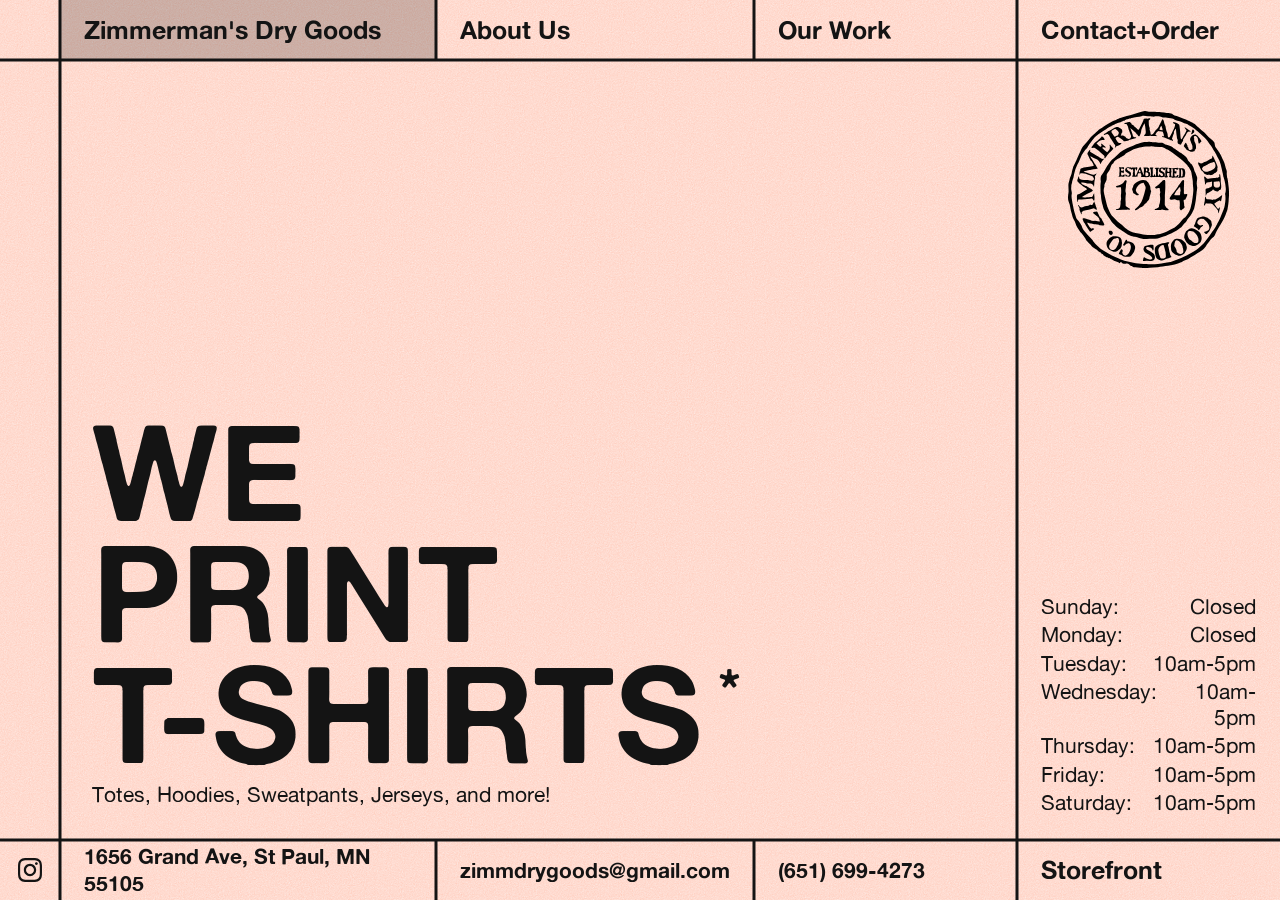
==== commit 07fa0331: "madeu" ====
--- a/index.html
+++ b/index.html
@@ -168,7 +168,7 @@
                         Screen-printed tees, sweatshirts, and more from our in-house designs.</p>
 
                     <p><strong>Bloopers</strong><br>
-                        Look through the gaffe and test prints we've madeu. Unique and cheap finds!</p>
+                        Look through the gaffe and test prints we've made. Unique and cheap finds!</p>
 
                     <p><strong>Vintage</strong><br>
                         Curated secondhand clothing and goods.</p>
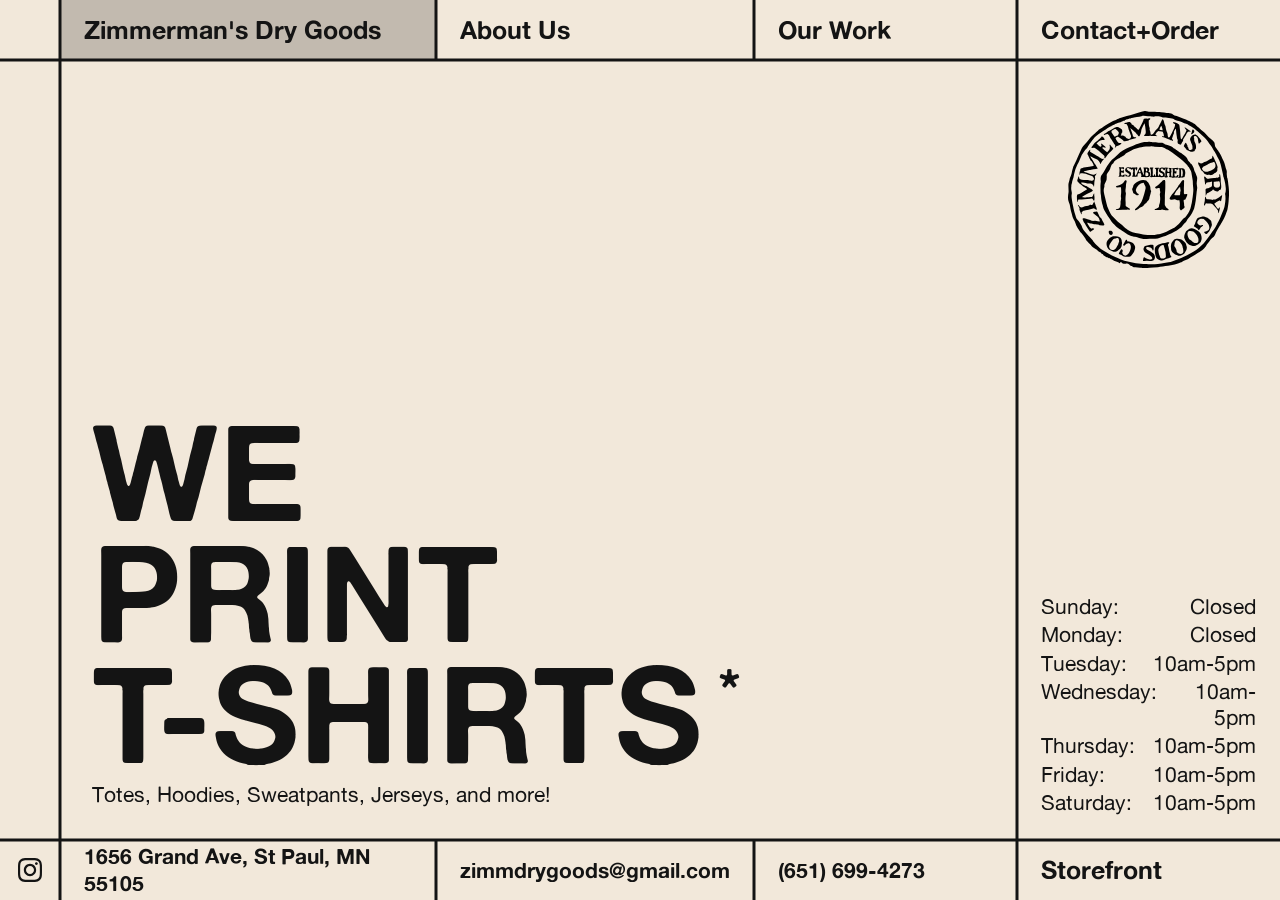
==== commit e9a3666a: "seo" ====
--- a/index.html
+++ b/index.html
@@ -4,27 +4,177 @@
 <head>
     <meta charset="UTF-8">
     <meta name="viewport" content="width=device-width, initial-scale=1.0">
-    <title>Zimmerman's Dry Goods</title>
+    <title>Zimmerman's Dry Goods | Custom Screen Printing, Vintage &amp; Military Surplus | St. Paul, MN</title>
     <meta name="description"
-        content="High-quality screen printing in the Twin Cities since 1984. Custom apparel, promotional items, and specialty printing.">
+        content="Family-owned since 1914. Custom screen printing in St. Paul &amp; Minneapolis: t-shirts, hoodies, bags, merch. Vintage, military surplus, winter hats &amp; gloves.">
+    <link rel="canonical" href="https://zimmprinting.com/">
+    <meta name="robots" content="index, follow, max-image-preview:large, max-snippet:-1">
+    <meta name="geo.region" content="US-MN">
+    <meta name="geo.placename" content="Saint Paul">
+    <meta name="geo.position" content="44.939993;-93.170409">
+    <meta name="ICBM" content="44.939993, -93.170409">
     <link rel="icon" href="zimms_circle.png" type="image/png" sizes="any">
     <link rel="apple-touch-icon" href="zimms_circle.png">
     <meta property="og:type" content="website">
-    <meta property="og:title" content="Zimmerman's Dry Goods">
+    <meta property="og:url" content="https://zimmprinting.com/">
+    <meta property="og:site_name" content="Zimmerman's Dry Goods">
+    <meta property="og:locale" content="en_US">
+    <meta property="og:title" content="Zimmerman's Dry Goods | Custom Screen Printing &amp; Vintage Shop in St. Paul, MN">
     <meta property="og:description"
-        content="High-quality screen printing in the Twin Cities since 1984. Custom apparel, promotional items, and specialty printing.">
-    <meta property="og:image" content="zimms_circle.png">
-    <meta name="twitter:card" content="summary_large_image">
-    <meta name="twitter:title" content="Zimmerman's Dry Goods">
+        content="Family-owned since 1914. Custom t-shirts, hoodies, bags and merch screen printed in St. Paul, plus vintage clothing, military surplus, winter hats and gloves. Serving Minneapolis and the Twin Cities.">
+    <meta property="og:image" content="https://zimmprinting.com/zimms_circle.png">
+    <meta property="og:image:alt" content="Zimmerman's Dry Goods logo">
+    <meta name="twitter:card" content="summary">
+    <meta name="twitter:title" content="Zimmerman's Dry Goods | Custom Screen Printing &amp; Vintage Shop in St. Paul, MN">
     <meta name="twitter:description"
-        content="High-quality screen printing in the Twin Cities since 1984. Custom apparel, promotional items, and specialty printing.">
-    <meta name="twitter:image" content="zimms_circle.png">
+        content="Family-owned since 1914. Custom t-shirts, hoodies, bags and merch screen printed in St. Paul, plus vintage clothing, military surplus, winter hats and gloves. Serving Minneapolis and the Twin Cities.">
+    <meta name="twitter:image" content="https://zimmprinting.com/zimms_circle.png">
+    <meta name="twitter:image:alt" content="Zimmerman's Dry Goods logo">
+    <link rel="preload" href="AlteHaasGroteskRegular.ttf" as="font" type="font/ttf" crossorigin>
+    <link rel="preload" href="AlteHaasGroteskBold.ttf" as="font" type="font/ttf" crossorigin>
     <link rel="stylesheet" href="styles.css">
+    <script type="application/ld+json">
+    {
+      "@context": "https://schema.org",
+      "@graph": [
+        {
+          "@type": "ClothingStore",
+          "@id": "https://zimmprinting.com/#business",
+          "url": "https://zimmprinting.com/",
+          "name": "Zimmerman's Dry Goods",
+          "alternateName": ["Zimmerman's", "Zimms", "Zimm Printing"],
+          "description": "Family-owned screen printing shop and retail store at 1656 Grand Ave in St. Paul, Minnesota. Zimmerman's Dry Goods started in Minneapolis in 1914 and has screen printed custom apparel in the Twin Cities since 1984. Custom t-shirts, hoodies, tote bags and merch for businesses, bands, organizations and individuals, plus a storefront with vintage and thrift clothing, military surplus, winter hats and gloves, and fun t-shirts.",
+          "foundingDate": "1914",
+          "slogan": "We print t-shirts. Totes, hoodies, sweatpants, jerseys, and more!",
+          "image": "https://zimmprinting.com/zimms_circle.png",
+          "logo": "https://zimmprinting.com/zimms_circle.png",
+          "telephone": "+1-651-699-4273",
+          "email": "zimmdrygoods@gmail.com",
+          "address": {
+            "@type": "PostalAddress",
+            "streetAddress": "1656 Grand Ave",
+            "addressLocality": "St Paul",
+            "addressRegion": "MN",
+            "postalCode": "55105",
+            "addressCountry": "US"
+          },
+          "geo": {
+            "@type": "GeoCoordinates",
+            "latitude": 44.939993,
+            "longitude": -93.170409
+          },
+          "hasMap": "https://www.google.com/maps?q=44.939993,-93.170409",
+          "openingHoursSpecification": [
+            {
+              "@type": "OpeningHoursSpecification",
+              "dayOfWeek": ["Tuesday", "Wednesday", "Thursday", "Friday", "Saturday"],
+              "opens": "10:00",
+              "closes": "17:00"
+            }
+          ],
+          "areaServed": [
+            { "@type": "City", "name": "Saint Paul", "containedInPlace": { "@type": "State", "name": "Minnesota" } },
+            { "@type": "City", "name": "Minneapolis", "containedInPlace": { "@type": "State", "name": "Minnesota" } },
+            { "@type": "AdministrativeArea", "name": "Twin Cities Metro Area, Minnesota" }
+          ],
+          "knowsAbout": [
+            "Custom screen printing",
+            "Custom t-shirts",
+            "Custom hoodies",
+            "Custom tote bags",
+            "Custom merch and band merch",
+            "Bulk apparel printing",
+            "Promotional products",
+            "Vintage clothing",
+            "Thrift clothing",
+            "Military surplus",
+            "Winter hats and gloves"
+          ],
+          "hasOfferCatalog": {
+            "@type": "OfferCatalog",
+            "name": "Zimmerman's Dry Goods products and services",
+            "itemListElement": [
+              {
+                "@type": "OfferCatalog",
+                "name": "Custom screen printing",
+                "itemListElement": [
+                  { "@type": "Offer", "itemOffered": { "@type": "Service", "name": "Custom screen printed t-shirts", "areaServed": "Twin Cities, Minnesota" } },
+                  { "@type": "Offer", "itemOffered": { "@type": "Service", "name": "Custom screen printed hoodies and sweatshirts", "areaServed": "Twin Cities, Minnesota" } },
+                  { "@type": "Offer", "itemOffered": { "@type": "Service", "name": "Custom screen printed tote bags and bags", "areaServed": "Twin Cities, Minnesota" } },
+                  { "@type": "Offer", "itemOffered": { "@type": "Service", "name": "Custom merch for bands, businesses and organizations", "areaServed": "Twin Cities, Minnesota" } },
+                  { "@type": "Offer", "itemOffered": { "@type": "Service", "name": "Bulk screen printing and promotional items", "areaServed": "Twin Cities, Minnesota" } }
+                ]
+              },
+              {
+                "@type": "OfferCatalog",
+                "name": "Storefront",
+                "itemListElement": [
+                  { "@type": "Offer", "itemOffered": { "@type": "Product", "name": "Screen printed t-shirts and sweatshirts from in-house designs" } },
+                  { "@type": "Offer", "itemOffered": { "@type": "Product", "name": "Vintage and thrift clothing" } },
+                  { "@type": "Offer", "itemOffered": { "@type": "Product", "name": "Military surplus jackets, bags and gear" } },
+                  { "@type": "Offer", "itemOffered": { "@type": "Product", "name": "Winter hats and gloves" } },
+                  { "@type": "Offer", "itemOffered": { "@type": "Product", "name": "Fun t-shirts" } },
+                  { "@type": "Offer", "itemOffered": { "@type": "Product", "name": "Blooper prints: test prints and gaffes at discount prices" } },
+                  { "@type": "Offer", "itemOffered": { "@type": "Product", "name": "Gifts" } }
+                ]
+              }
+            ]
+          },
+          "sameAs": ["https://www.instagram.com/zimmprinting/"],
+          "contactPoint": {
+            "@type": "ContactPoint",
+            "contactType": "customer service",
+            "telephone": "+1-651-699-4273",
+            "email": "zimmdrygoods@gmail.com",
+            "areaServed": "US",
+            "availableLanguage": "English"
+          }
+        },
+        {
+          "@type": "WebSite",
+          "@id": "https://zimmprinting.com/#website",
+          "url": "https://zimmprinting.com/",
+          "name": "Zimmerman's Dry Goods",
+          "inLanguage": "en-US",
+          "publisher": { "@id": "https://zimmprinting.com/#business" }
+        },
+        {
+          "@type": "FAQPage",
+          "mainEntity": [
+            {
+              "@type": "Question",
+              "name": "What is your turnaround time?",
+              "acceptedAnswer": {
+                "@type": "Answer",
+                "text": "Usually 2 weeks. Turnaround time varies depending on the project size and complexity. Contact us for a specific timeline for your order."
+              }
+            },
+            {
+              "@type": "Question",
+              "name": "Do you offer bulk pricing?",
+              "acceptedAnswer": {
+                "@type": "Answer",
+                "text": "Yes, we offer competitive pricing for bulk orders. Contact us for a quote."
+              }
+            },
+            {
+              "@type": "Question",
+              "name": "What blank styles do you offer?",
+              "acceptedAnswer": {
+                "@type": "Answer",
+                "text": "You can view our blank styles at https://www.sportswearcollection.com/?site=HFMLUMRITK. Please note that we may not be able to print on all styles."
+              }
+            }
+          ]
+        }
+      ]
+    }
+    </script>
 </head>
 
 <body>
     <div class="excel-grid">
-        <svg class="grid-overlay" xmlns="http://www.w3.org/2000/svg">
+        <svg class="grid-overlay" xmlns="http://www.w3.org/2000/svg" aria-hidden="true">
             <defs>
                 <style>
                     .grid-line {
@@ -68,7 +218,7 @@
             <!-- Tab Content -->
             <div class="tab-content active" id="home">
                 <div class="home-tagline">
-                    <div class="home-tagline-headlines">
+                    <div class="home-tagline-headlines" role="heading" aria-level="1">
                         <span class="home-tagline-line">WE</span>
                         <span class="home-tagline-line">PRINT</span>
                         <span class="home-tagline-line home-tagline-line--with-asterisk">
@@ -80,7 +230,9 @@
                 </div>
             </div>
             <div class="tab-content tab-content-history" id="history">
-                <img src="polaroids.png" alt="Zimmerman's Dry Goods" class="about-us-polaroids" width="350" height="420"
+                <img src="polaroids.png"
+                    alt="Vintage polaroids of Zimmerman's Dry Goods in St. Paul: screen printed t-shirts on display and two people in the shop among the clothing racks"
+                    class="about-us-polaroids" width="350" height="420"
                     loading="lazy">
                 <div class="mission-text">
                     <p>Since 1984, Zimmerman's Dry Goods has provided high-quality screen printing in the Twin Cities.
@@ -241,7 +393,7 @@
         <div class="cell cell-no-right-border cell-hours">
             <div class="hours-stack">
                 <img class="hours-logo-mark" src="Zimmerman%20Logo%20W.svg" width="285" height="277"
-                    alt="Zimmerman's Dry Goods" decoding="async">
+                    alt="Zimmerman's Dry Goods logo" decoding="async">
                 <div class="hours-text">
                     <p class="hours-row"><span class="hours-day">Sunday:</span> <span class="hours-value">Closed</span>
                     </p>
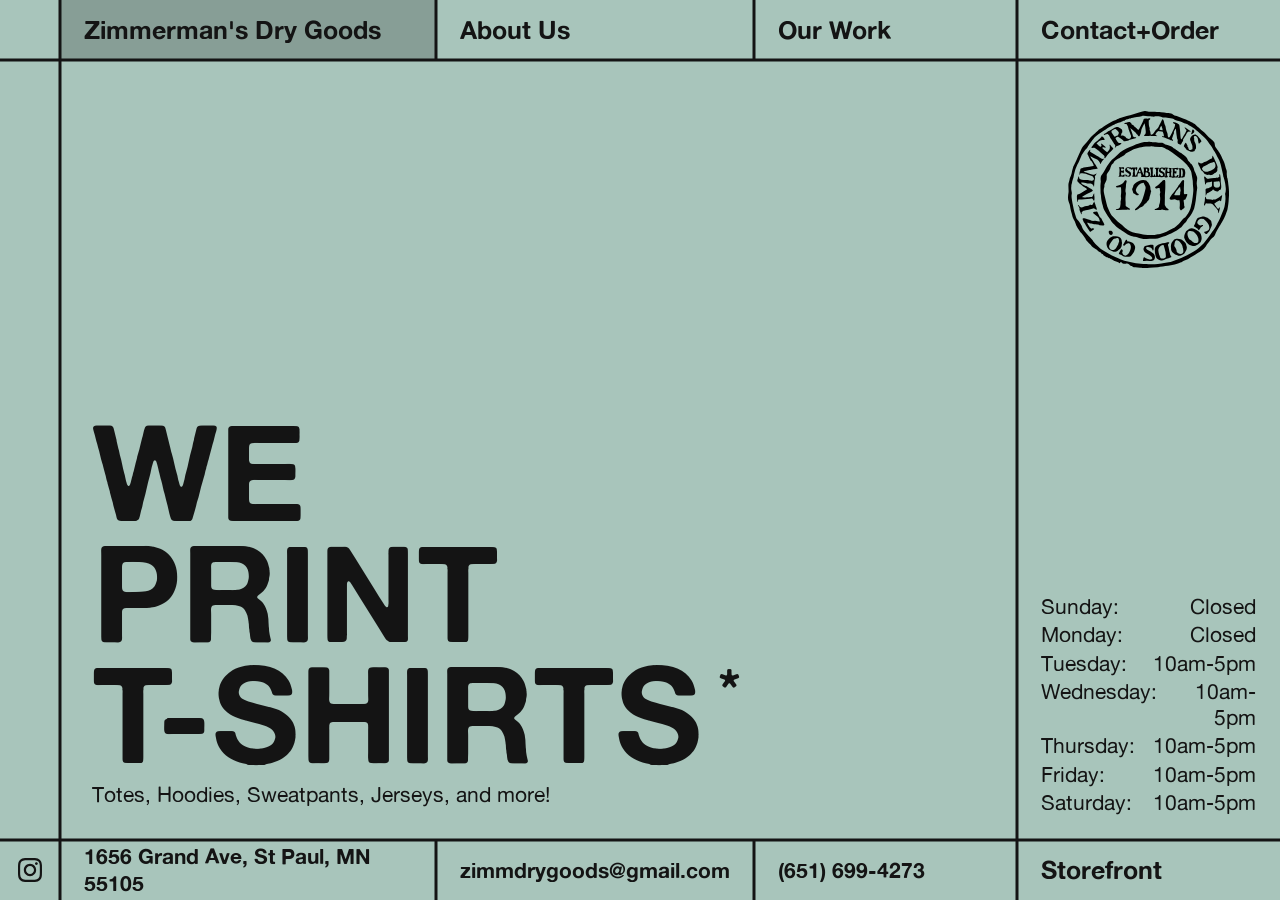
==== commit 7340d3a1: "zimms calculator" ====
--- a/index.html
+++ b/index.html
@@ -442,6 +442,7 @@
         </div>
     </div>
 
+    <script src="theme.js"></script>
     <script src="script.js"></script>
 </body>
 
